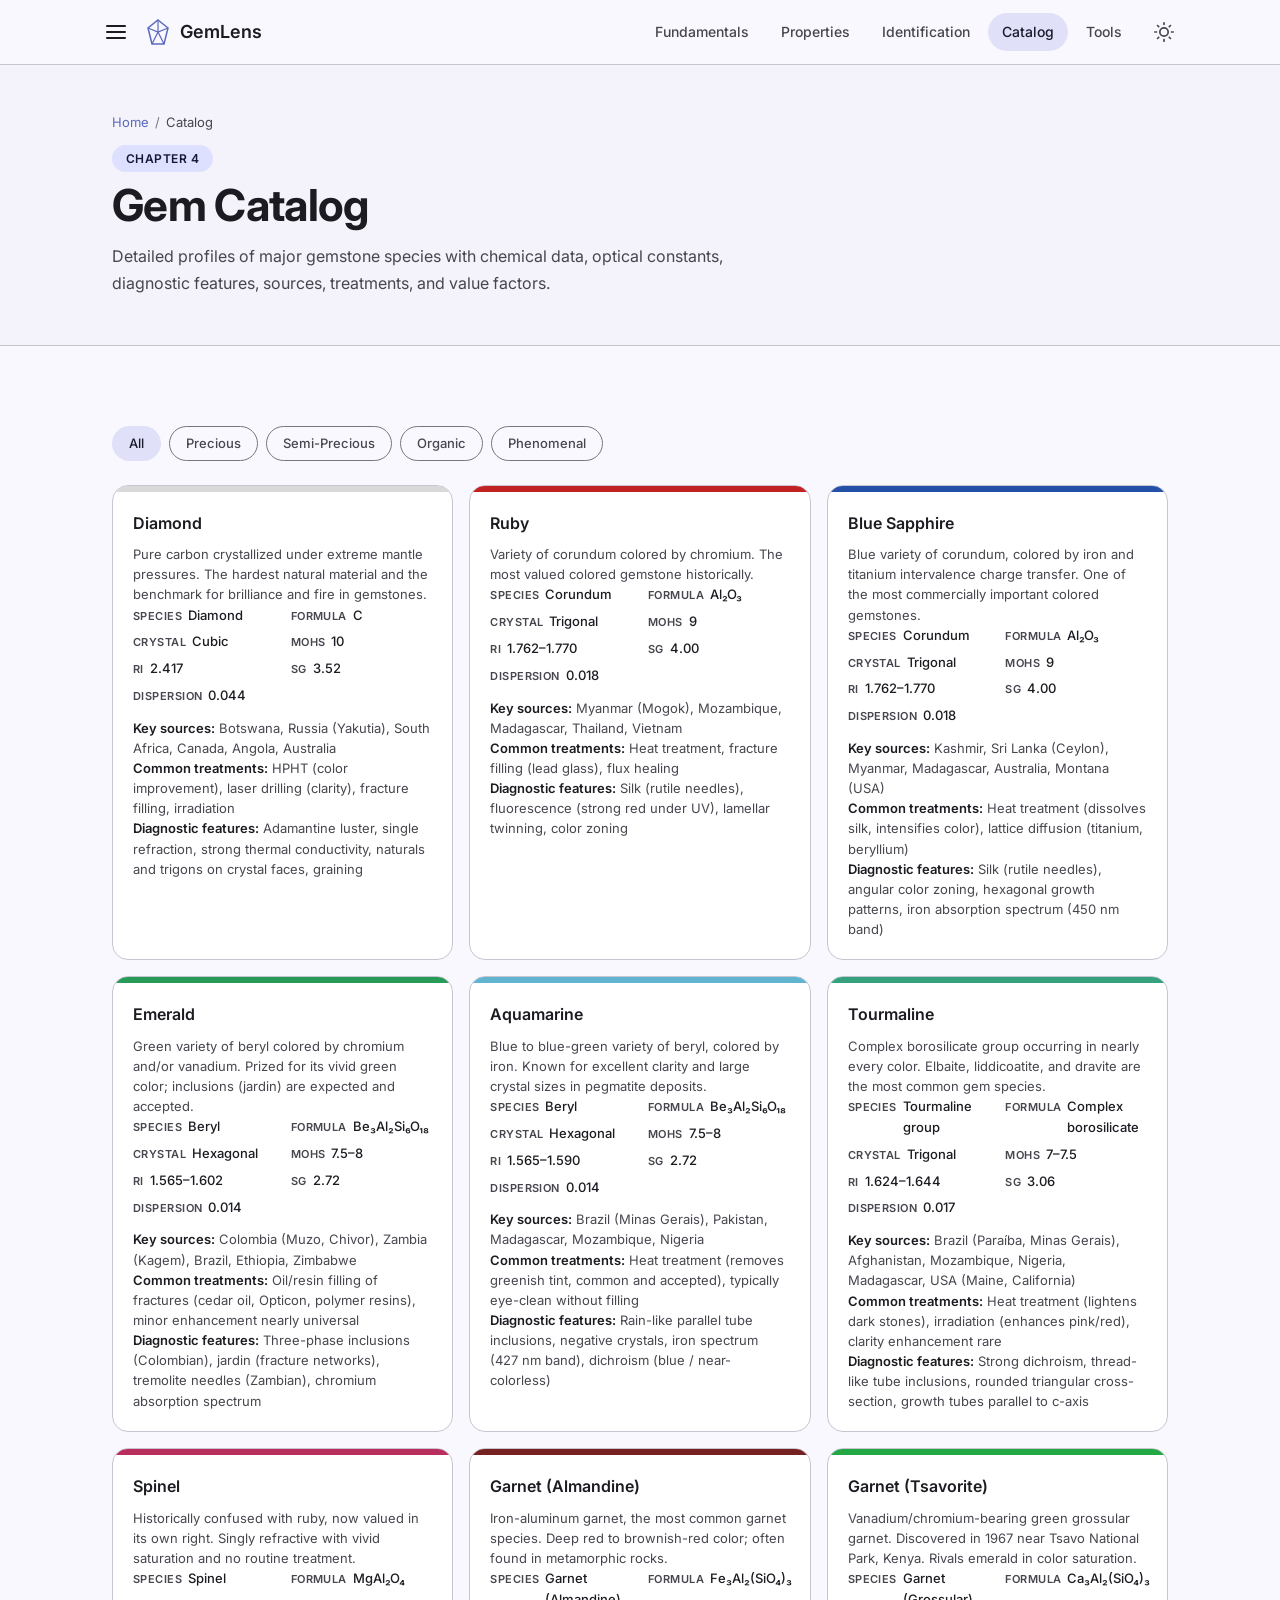
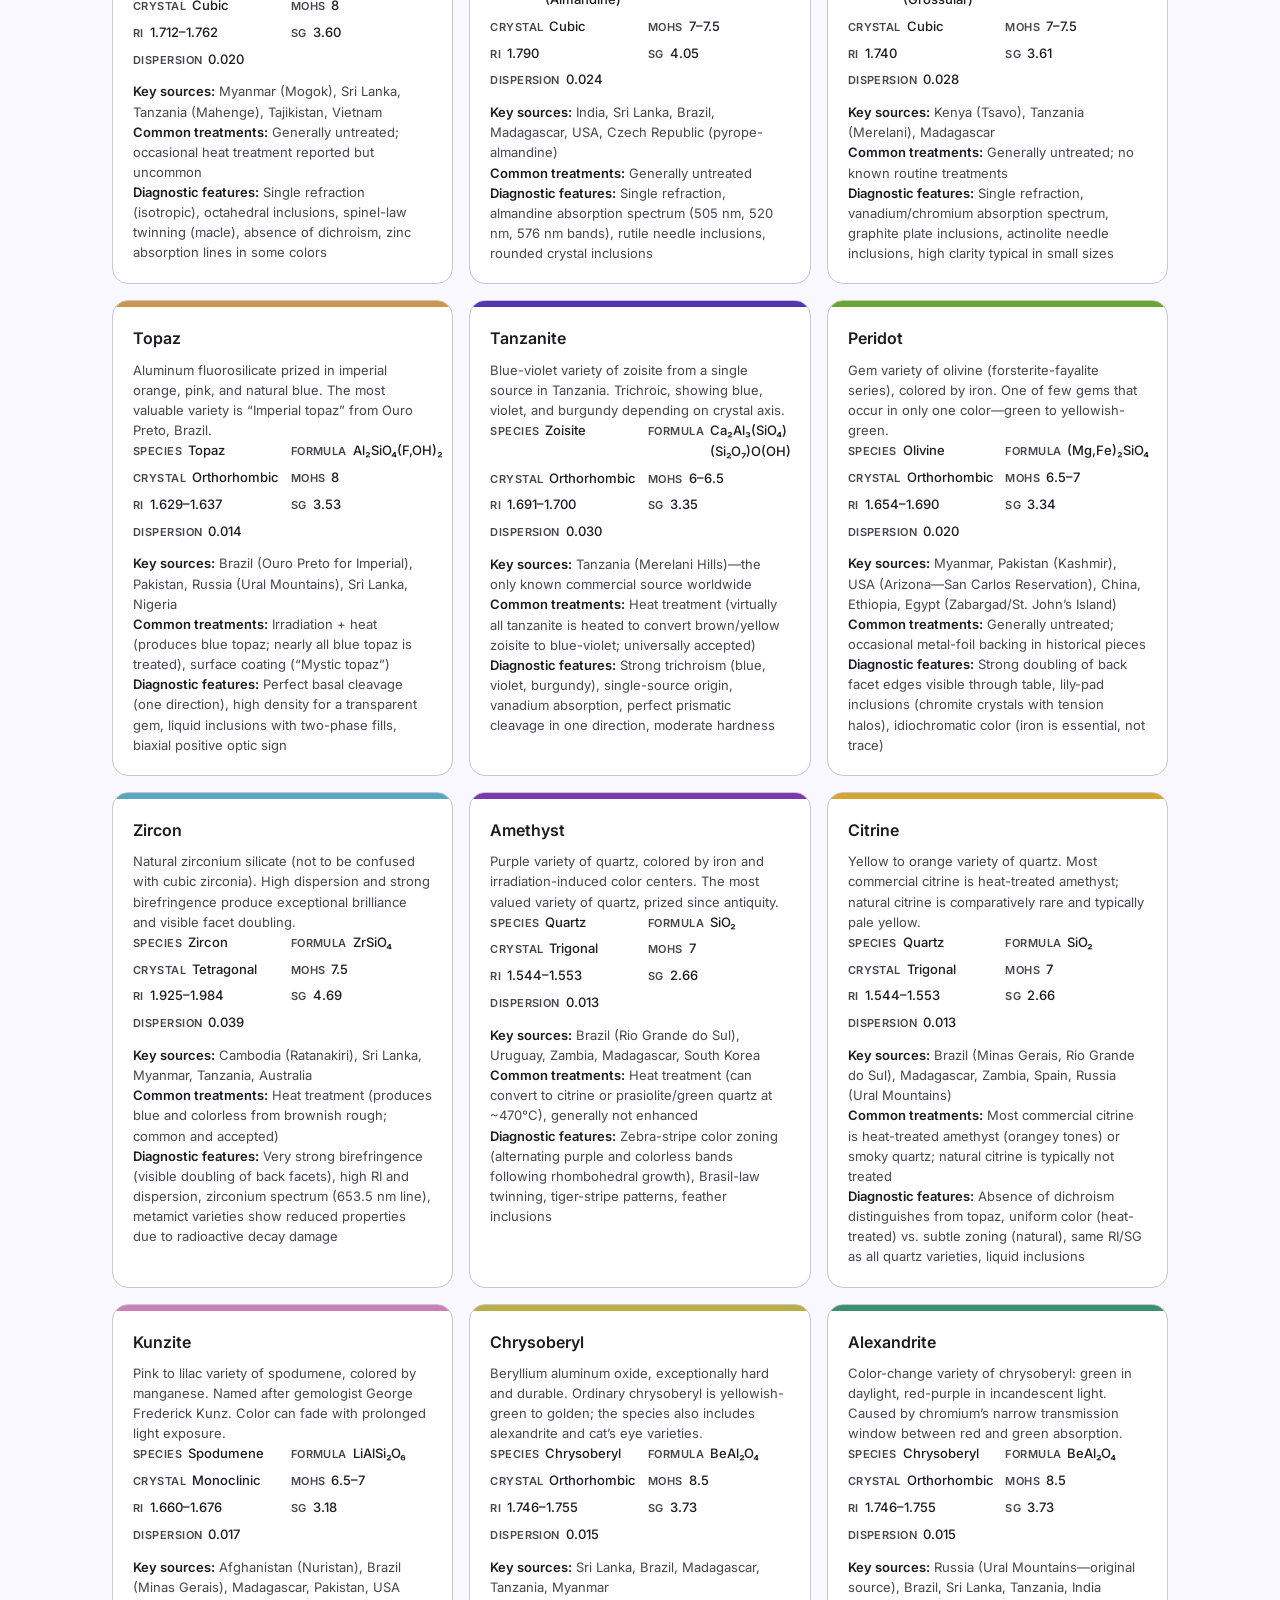
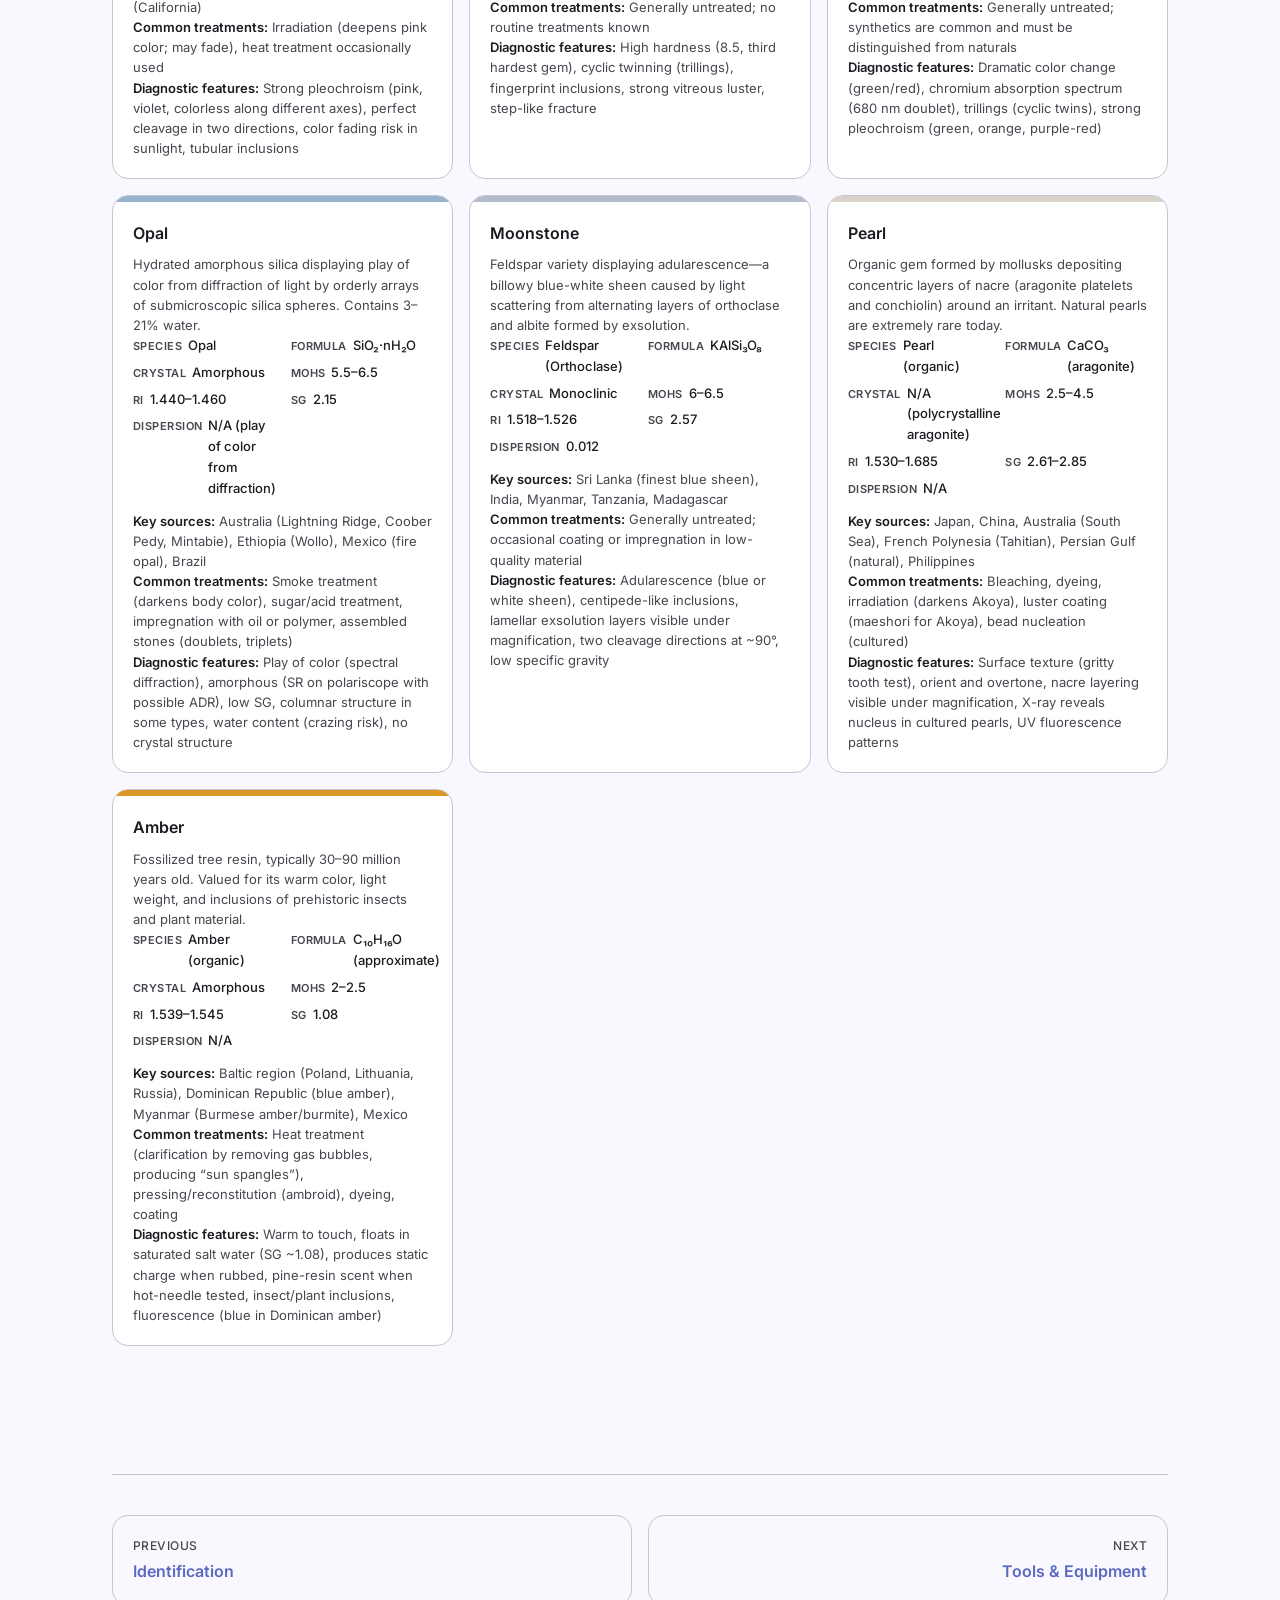
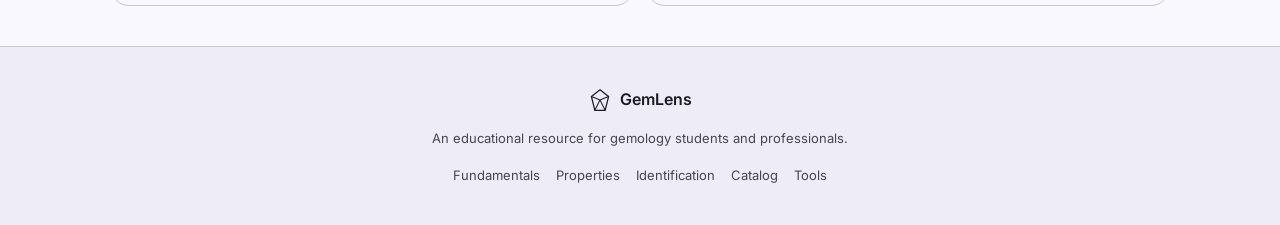
==== catalog.html @ 19be4b66 "Add identification, catalog, and tools pages to complete the site - Create identification.html (Ch.3" ====
<!DOCTYPE html>
<html lang="en" data-theme="light">
<head>
  <meta charset="UTF-8">
  <meta name="viewport" content="width=device-width, initial-scale=1.0">
  <title>Gem Catalog — GemLens</title>
  <meta name="description" content="Detailed profiles of major gemstone species with chemical data, optical constants, diagnostic features, sources, treatments, and value factors.">
  <link rel="preconnect" href="https://fonts.googleapis.com">
  <link rel="preconnect" href="https://fonts.gstatic.com" crossorigin>
  <link href="https://fonts.googleapis.com/css2?family=Inter:wght@400;500;600;700&display=swap" rel="stylesheet">
  <link rel="stylesheet" href="styles.css">
  <script src="app.js" defer></script>
</head>
<body>

  <header class="top-bar" id="topBar">
    <div class="top-bar__inner">
      <button class="nav-toggle" id="navToggle" aria-label="Open navigation">
        <svg width="24" height="24" viewBox="0 0 24 24" fill="none" stroke="currentColor" stroke-width="2" stroke-linecap="round"><line x1="3" y1="6" x2="21" y2="6"/><line x1="3" y1="12" x2="21" y2="12"/><line x1="3" y1="18" x2="21" y2="18"/></svg>
      </button>
      <a href="index.html" class="top-bar__brand">
        <svg class="top-bar__icon" width="28" height="28" viewBox="0 0 28 28" fill="none">
          <polygon points="14,2 24,10 20,26 8,26 4,10" stroke="currentColor" stroke-width="1.5" fill="none"/>
          <polyline points="4,10 14,14 24,10" stroke="currentColor" stroke-width="1.2" fill="none"/>
          <line x1="14" y1="14" x2="8" y2="26" stroke="currentColor" stroke-width="1.2"/>
          <line x1="14" y1="14" x2="20" y2="26" stroke="currentColor" stroke-width="1.2"/>
          <line x1="14" y1="2" x2="14" y2="14" stroke="currentColor" stroke-width="1.2"/>
        </svg>
        <span>GemLens</span>
      </a>
      <nav class="top-bar__nav" id="mainNav">
        <a href="fundamentals.html" class="nav-link">Fundamentals</a>
        <a href="properties.html" class="nav-link">Properties</a>
        <a href="identification.html" class="nav-link">Identification</a>
        <a href="catalog.html" class="nav-link">Catalog</a>
        <a href="tools.html" class="nav-link">Tools</a>
      </nav>
      <button class="theme-toggle" id="themeToggle" aria-label="Toggle dark mode">
        <svg class="icon-sun" width="20" height="20" viewBox="0 0 24 24" fill="none" stroke="currentColor" stroke-width="2" stroke-linecap="round"><circle cx="12" cy="12" r="5"/><line x1="12" y1="1" x2="12" y2="3"/><line x1="12" y1="21" x2="12" y2="23"/><line x1="4.22" y1="4.22" x2="5.64" y2="5.64"/><line x1="18.36" y1="18.36" x2="19.78" y2="19.78"/><line x1="1" y1="12" x2="3" y2="12"/><line x1="21" y1="12" x2="23" y2="12"/><line x1="4.22" y1="19.78" x2="5.64" y2="18.36"/><line x1="18.36" y1="5.64" x2="19.78" y2="4.22"/></svg>
        <svg class="icon-moon" width="20" height="20" viewBox="0 0 24 24" fill="none" stroke="currentColor" stroke-width="2" stroke-linecap="round"><path d="M21 12.79A9 9 0 1111.21 3 7 7 0 0021 12.79z"/></svg>
      </button>
    </div>
  </header>
  <div class="drawer-scrim" id="drawerScrim"></div>
  <aside class="drawer" id="drawer">
    <div class="drawer__header">
      <span class="drawer__title">GemLens</span>
      <button class="drawer__close" id="drawerClose" aria-label="Close navigation">
        <svg width="24" height="24" viewBox="0 0 24 24" fill="none" stroke="currentColor" stroke-width="2" stroke-linecap="round"><line x1="18" y1="6" x2="6" y2="18"/><line x1="6" y1="6" x2="18" y2="18"/></svg>
      </button>
    </div>
    <nav class="drawer__nav">
      <a href="index.html" class="drawer__link">Home</a>
      <a href="fundamentals.html" class="drawer__link">Fundamentals</a>
      <a href="properties.html" class="drawer__link">Properties</a>
      <a href="identification.html" class="drawer__link">Identification</a>
      <a href="catalog.html" class="drawer__link">Catalog</a>
      <a href="tools.html" class="drawer__link">Tools</a>
    </nav>
  </aside>

  <main>
    <section class="page-header">
      <div class="container">
        <nav class="breadcrumb">
          <a href="index.html">Home</a>
          <span class="breadcrumb__sep">/</span>
          <span>Catalog</span>
        </nav>
        <span class="chip">Chapter 4</span>
        <h1 class="display-medium">Gem Catalog</h1>
        <p class="body-large">Detailed profiles of major gemstone species with chemical data, optical constants, diagnostic features, sources, treatments, and value factors.</p>
      </div>
    </section>

    <section class="section">
      <div class="container">
        <!-- Filter chips -->
        <div class="filter-chips">
          <button class="filter-chip filter-chip--active" data-filter="all">All</button>
          <button class="filter-chip" data-filter="precious">Precious</button>
          <button class="filter-chip" data-filter="semi-precious">Semi-Precious</button>
          <button class="filter-chip" data-filter="organic">Organic</button>
          <button class="filter-chip" data-filter="phenomenal">Phenomenal</button>
        </div>

        <!-- Gem card grid -->
        <div class="catalog-grid">

          <!-- ========== PRECIOUS ========== -->

          <!-- 1. Diamond -->
          <div class="gem-card" data-category="precious" style="--gem-hue:0;--gem-sat:0%;--gem-light:85%">
            <div class="gem-card__color"></div>
            <div class="gem-card__body">
              <p class="title-medium">Diamond</p>
              <p class="body-small">Pure carbon crystallized under extreme mantle pressures. The hardest natural material and the benchmark for brilliance and fire in gemstones.</p>
              <dl class="gem-specs">
                <div><dt>Species</dt><dd>Diamond</dd></div>
                <div><dt>Formula</dt><dd>C</dd></div>
                <div><dt>Crystal</dt><dd>Cubic</dd></div>
                <div><dt>Mohs</dt><dd>10</dd></div>
                <div><dt>RI</dt><dd>2.417</dd></div>
                <div><dt>SG</dt><dd>3.52</dd></div>
                <div><dt>Dispersion</dt><dd>0.044</dd></div>
              </dl>
              <p class="body-small"><strong>Key sources:</strong> Botswana, Russia (Yakutia), South Africa, Canada, Angola, Australia</p>
              <p class="body-small"><strong>Common treatments:</strong> HPHT (color improvement), laser drilling (clarity), fracture filling, irradiation</p>
              <p class="body-small"><strong>Diagnostic features:</strong> Adamantine luster, single refraction, strong thermal conductivity, naturals and trigons on crystal faces, graining</p>
            </div>
          </div>

          <!-- 2. Ruby -->
          <div class="gem-card" data-category="precious" style="--gem-hue:0;--gem-sat:70%;--gem-light:45%">
            <div class="gem-card__color"></div>
            <div class="gem-card__body">
              <p class="title-medium">Ruby</p>
              <p class="body-small">Variety of corundum colored by chromium. The most valued colored gemstone historically.</p>
              <dl class="gem-specs">
                <div><dt>Species</dt><dd>Corundum</dd></div>
                <div><dt>Formula</dt><dd>Al&#8322;O&#8323;</dd></div>
                <div><dt>Crystal</dt><dd>Trigonal</dd></div>
                <div><dt>Mohs</dt><dd>9</dd></div>
                <div><dt>RI</dt><dd>1.762&ndash;1.770</dd></div>
                <div><dt>SG</dt><dd>4.00</dd></div>
                <div><dt>Dispersion</dt><dd>0.018</dd></div>
              </dl>
              <p class="body-small"><strong>Key sources:</strong> Myanmar (Mogok), Mozambique, Madagascar, Thailand, Vietnam</p>
              <p class="body-small"><strong>Common treatments:</strong> Heat treatment, fracture filling (lead glass), flux healing</p>
              <p class="body-small"><strong>Diagnostic features:</strong> Silk (rutile needles), fluorescence (strong red under UV), lamellar twinning, color zoning</p>
            </div>
          </div>

          <!-- 3. Blue Sapphire -->
          <div class="gem-card" data-category="precious" style="--gem-hue:220;--gem-sat:65%;--gem-light:40%">
            <div class="gem-card__color"></div>
            <div class="gem-card__body">
              <p class="title-medium">Blue Sapphire</p>
              <p class="body-small">Blue variety of corundum, colored by iron and titanium intervalence charge transfer. One of the most commercially important colored gemstones.</p>
              <dl class="gem-specs">
                <div><dt>Species</dt><dd>Corundum</dd></div>
                <div><dt>Formula</dt><dd>Al&#8322;O&#8323;</dd></div>
                <div><dt>Crystal</dt><dd>Trigonal</dd></div>
                <div><dt>Mohs</dt><dd>9</dd></div>
                <div><dt>RI</dt><dd>1.762&ndash;1.770</dd></div>
                <div><dt>SG</dt><dd>4.00</dd></div>
                <div><dt>Dispersion</dt><dd>0.018</dd></div>
              </dl>
              <p class="body-small"><strong>Key sources:</strong> Kashmir, Sri Lanka (Ceylon), Myanmar, Madagascar, Australia, Montana (USA)</p>
              <p class="body-small"><strong>Common treatments:</strong> Heat treatment (dissolves silk, intensifies color), lattice diffusion (titanium, beryllium)</p>
              <p class="body-small"><strong>Diagnostic features:</strong> Silk (rutile needles), angular color zoning, hexagonal growth patterns, iron absorption spectrum (450 nm band)</p>
            </div>
          </div>

          <!-- 4. Emerald -->
          <div class="gem-card" data-category="precious" style="--gem-hue:145;--gem-sat:60%;--gem-light:38%">
            <div class="gem-card__color"></div>
            <div class="gem-card__body">
              <p class="title-medium">Emerald</p>
              <p class="body-small">Green variety of beryl colored by chromium and/or vanadium. Prized for its vivid green color; inclusions (jardin) are expected and accepted.</p>
              <dl class="gem-specs">
                <div><dt>Species</dt><dd>Beryl</dd></div>
                <div><dt>Formula</dt><dd>Be&#8323;Al&#8322;Si&#8326;O&#8321;&#8328;</dd></div>
                <div><dt>Crystal</dt><dd>Hexagonal</dd></div>
                <div><dt>Mohs</dt><dd>7.5&ndash;8</dd></div>
                <div><dt>RI</dt><dd>1.565&ndash;1.602</dd></div>
                <div><dt>SG</dt><dd>2.72</dd></div>
                <div><dt>Dispersion</dt><dd>0.014</dd></div>
              </dl>
              <p class="body-small"><strong>Key sources:</strong> Colombia (Muzo, Chivor), Zambia (Kagem), Brazil, Ethiopia, Zimbabwe</p>
              <p class="body-small"><strong>Common treatments:</strong> Oil/resin filling of fractures (cedar oil, Opticon, polymer resins), minor enhancement nearly universal</p>
              <p class="body-small"><strong>Diagnostic features:</strong> Three-phase inclusions (Colombian), jardin (fracture networks), tremolite needles (Zambian), chromium absorption spectrum</p>
            </div>
          </div>

          <!-- ========== SEMI-PRECIOUS ========== -->

          <!-- 5. Aquamarine -->
          <div class="gem-card" data-category="semi-precious" style="--gem-hue:195;--gem-sat:55%;--gem-light:60%">
            <div class="gem-card__color"></div>
            <div class="gem-card__body">
              <p class="title-medium">Aquamarine</p>
              <p class="body-small">Blue to blue-green variety of beryl, colored by iron. Known for excellent clarity and large crystal sizes in pegmatite deposits.</p>
              <dl class="gem-specs">
                <div><dt>Species</dt><dd>Beryl</dd></div>
                <div><dt>Formula</dt><dd>Be&#8323;Al&#8322;Si&#8326;O&#8321;&#8328;</dd></div>
                <div><dt>Crystal</dt><dd>Hexagonal</dd></div>
                <div><dt>Mohs</dt><dd>7.5&ndash;8</dd></div>
                <div><dt>RI</dt><dd>1.565&ndash;1.590</dd></div>
                <div><dt>SG</dt><dd>2.72</dd></div>
                <div><dt>Dispersion</dt><dd>0.014</dd></div>
              </dl>
              <p class="body-small"><strong>Key sources:</strong> Brazil (Minas Gerais), Pakistan, Madagascar, Mozambique, Nigeria</p>
              <p class="body-small"><strong>Common treatments:</strong> Heat treatment (removes greenish tint, common and accepted), typically eye-clean without filling</p>
              <p class="body-small"><strong>Diagnostic features:</strong> Rain-like parallel tube inclusions, negative crystals, iron spectrum (427 nm band), dichroism (blue / near-colorless)</p>
            </div>
          </div>

          <!-- 6. Tourmaline -->
          <div class="gem-card" data-category="semi-precious" style="--gem-hue:160;--gem-sat:50%;--gem-light:42%">
            <div class="gem-card__color"></div>
            <div class="gem-card__body">
              <p class="title-medium">Tourmaline</p>
              <p class="body-small">Complex borosilicate group occurring in nearly every color. Elbaite, liddicoatite, and dravite are the most common gem species.</p>
              <dl class="gem-specs">
                <div><dt>Species</dt><dd>Tourmaline group</dd></div>
                <div><dt>Formula</dt><dd>Complex borosilicate</dd></div>
                <div><dt>Crystal</dt><dd>Trigonal</dd></div>
                <div><dt>Mohs</dt><dd>7&ndash;7.5</dd></div>
                <div><dt>RI</dt><dd>1.624&ndash;1.644</dd></div>
                <div><dt>SG</dt><dd>3.06</dd></div>
                <div><dt>Dispersion</dt><dd>0.017</dd></div>
              </dl>
              <p class="body-small"><strong>Key sources:</strong> Brazil (Para&iacute;ba, Minas Gerais), Afghanistan, Mozambique, Nigeria, Madagascar, USA (Maine, California)</p>
              <p class="body-small"><strong>Common treatments:</strong> Heat treatment (lightens dark stones), irradiation (enhances pink/red), clarity enhancement rare</p>
              <p class="body-small"><strong>Diagnostic features:</strong> Strong dichroism, thread-like tube inclusions, rounded triangular cross-section, growth tubes parallel to c-axis</p>
            </div>
          </div>

          <!-- 7. Spinel -->
          <div class="gem-card" data-category="semi-precious" style="--gem-hue:340;--gem-sat:60%;--gem-light:45%">
            <div class="gem-card__color"></div>
            <div class="gem-card__body">
              <p class="title-medium">Spinel</p>
              <p class="body-small">Historically confused with ruby, now valued in its own right. Singly refractive with vivid saturation and no routine treatment.</p>
              <dl class="gem-specs">
                <div><dt>Species</dt><dd>Spinel</dd></div>
                <div><dt>Formula</dt><dd>MgAl&#8322;O&#8324;</dd></div>
                <div><dt>Crystal</dt><dd>Cubic</dd></div>
                <div><dt>Mohs</dt><dd>8</dd></div>
                <div><dt>RI</dt><dd>1.712&ndash;1.762</dd></div>
                <div><dt>SG</dt><dd>3.60</dd></div>
                <div><dt>Dispersion</dt><dd>0.020</dd></div>
              </dl>
              <p class="body-small"><strong>Key sources:</strong> Myanmar (Mogok), Sri Lanka, Tanzania (Mahenge), Tajikistan, Vietnam</p>
              <p class="body-small"><strong>Common treatments:</strong> Generally untreated; occasional heat treatment reported but uncommon</p>
              <p class="body-small"><strong>Diagnostic features:</strong> Single refraction (isotropic), octahedral inclusions, spinel-law twinning (macle), absence of dichroism, zinc absorption lines in some colors</p>
            </div>
          </div>

          <!-- 8. Garnet (Almandine) -->
          <div class="gem-card" data-category="semi-precious" style="--gem-hue:0;--gem-sat:55%;--gem-light:30%">
            <div class="gem-card__color"></div>
            <div class="gem-card__body">
              <p class="title-medium">Garnet (Almandine)</p>
              <p class="body-small">Iron-aluminum garnet, the most common garnet species. Deep red to brownish-red color; often found in metamorphic rocks.</p>
              <dl class="gem-specs">
                <div><dt>Species</dt><dd>Garnet (Almandine)</dd></div>
                <div><dt>Formula</dt><dd>Fe&#8323;Al&#8322;(SiO&#8324;)&#8323;</dd></div>
                <div><dt>Crystal</dt><dd>Cubic</dd></div>
                <div><dt>Mohs</dt><dd>7&ndash;7.5</dd></div>
                <div><dt>RI</dt><dd>1.790</dd></div>
                <div><dt>SG</dt><dd>4.05</dd></div>
                <div><dt>Dispersion</dt><dd>0.024</dd></div>
              </dl>
              <p class="body-small"><strong>Key sources:</strong> India, Sri Lanka, Brazil, Madagascar, USA, Czech Republic (pyrope-almandine)</p>
              <p class="body-small"><strong>Common treatments:</strong> Generally untreated</p>
              <p class="body-small"><strong>Diagnostic features:</strong> Single refraction, almandine absorption spectrum (505 nm, 520 nm, 576 nm bands), rutile needle inclusions, rounded crystal inclusions</p>
            </div>
          </div>

          <!-- 9. Garnet (Tsavorite) -->
          <div class="gem-card" data-category="semi-precious" style="--gem-hue:135;--gem-sat:65%;--gem-light:40%">
            <div class="gem-card__color"></div>
            <div class="gem-card__body">
              <p class="title-medium">Garnet (Tsavorite)</p>
              <p class="body-small">Vanadium/chromium-bearing green grossular garnet. Discovered in 1967 near Tsavo National Park, Kenya. Rivals emerald in color saturation.</p>
              <dl class="gem-specs">
                <div><dt>Species</dt><dd>Garnet (Grossular)</dd></div>
                <div><dt>Formula</dt><dd>Ca&#8323;Al&#8322;(SiO&#8324;)&#8323;</dd></div>
                <div><dt>Crystal</dt><dd>Cubic</dd></div>
                <div><dt>Mohs</dt><dd>7&ndash;7.5</dd></div>
                <div><dt>RI</dt><dd>1.740</dd></div>
                <div><dt>SG</dt><dd>3.61</dd></div>
                <div><dt>Dispersion</dt><dd>0.028</dd></div>
              </dl>
              <p class="body-small"><strong>Key sources:</strong> Kenya (Tsavo), Tanzania (Merelani), Madagascar</p>
              <p class="body-small"><strong>Common treatments:</strong> Generally untreated; no known routine treatments</p>
              <p class="body-small"><strong>Diagnostic features:</strong> Single refraction, vanadium/chromium absorption spectrum, graphite plate inclusions, actinolite needle inclusions, high clarity typical in small sizes</p>
            </div>
          </div>

          <!-- 10. Topaz -->
          <div class="gem-card" data-category="semi-precious" style="--gem-hue:35;--gem-sat:55%;--gem-light:55%">
            <div class="gem-card__color"></div>
            <div class="gem-card__body">
              <p class="title-medium">Topaz</p>
              <p class="body-small">Aluminum fluorosilicate prized in imperial orange, pink, and natural blue. The most valuable variety is &ldquo;Imperial topaz&rdquo; from Ouro Preto, Brazil.</p>
              <dl class="gem-specs">
                <div><dt>Species</dt><dd>Topaz</dd></div>
                <div><dt>Formula</dt><dd>Al&#8322;SiO&#8324;(F,OH)&#8322;</dd></div>
                <div><dt>Crystal</dt><dd>Orthorhombic</dd></div>
                <div><dt>Mohs</dt><dd>8</dd></div>
                <div><dt>RI</dt><dd>1.629&ndash;1.637</dd></div>
                <div><dt>SG</dt><dd>3.53</dd></div>
                <div><dt>Dispersion</dt><dd>0.014</dd></div>
              </dl>
              <p class="body-small"><strong>Key sources:</strong> Brazil (Ouro Preto for Imperial), Pakistan, Russia (Ural Mountains), Sri Lanka, Nigeria</p>
              <p class="body-small"><strong>Common treatments:</strong> Irradiation + heat (produces blue topaz; nearly all blue topaz is treated), surface coating (&ldquo;Mystic topaz&rdquo;)</p>
              <p class="body-small"><strong>Diagnostic features:</strong> Perfect basal cleavage (one direction), high density for a transparent gem, liquid inclusions with two-phase fills, biaxial positive optic sign</p>
            </div>
          </div>

          <!-- 11. Tanzanite -->
          <div class="gem-card" data-category="semi-precious" style="--gem-hue:255;--gem-sat:55%;--gem-light:45%">
            <div class="gem-card__color"></div>
            <div class="gem-card__body">
              <p class="title-medium">Tanzanite</p>
              <p class="body-small">Blue-violet variety of zoisite from a single source in Tanzania. Trichroic, showing blue, violet, and burgundy depending on crystal axis.</p>
              <dl class="gem-specs">
                <div><dt>Species</dt><dd>Zoisite</dd></div>
                <div><dt>Formula</dt><dd>Ca&#8322;Al&#8323;(SiO&#8324;)(Si&#8322;O&#8327;)O(OH)</dd></div>
                <div><dt>Crystal</dt><dd>Orthorhombic</dd></div>
                <div><dt>Mohs</dt><dd>6&ndash;6.5</dd></div>
                <div><dt>RI</dt><dd>1.691&ndash;1.700</dd></div>
                <div><dt>SG</dt><dd>3.35</dd></div>
                <div><dt>Dispersion</dt><dd>0.030</dd></div>
              </dl>
              <p class="body-small"><strong>Key sources:</strong> Tanzania (Merelani Hills)&mdash;the only known commercial source worldwide</p>
              <p class="body-small"><strong>Common treatments:</strong> Heat treatment (virtually all tanzanite is heated to convert brown/yellow zoisite to blue-violet; universally accepted)</p>
              <p class="body-small"><strong>Diagnostic features:</strong> Strong trichroism (blue, violet, burgundy), single-source origin, vanadium absorption, perfect prismatic cleavage in one direction, moderate hardness</p>
            </div>
          </div>

          <!-- 12. Peridot -->
          <div class="gem-card" data-category="semi-precious" style="--gem-hue:90;--gem-sat:55%;--gem-light:42%">
            <div class="gem-card__color"></div>
            <div class="gem-card__body">
              <p class="title-medium">Peridot</p>
              <p class="body-small">Gem variety of olivine (forsterite-fayalite series), colored by iron. One of few gems that occur in only one color&mdash;green to yellowish-green.</p>
              <dl class="gem-specs">
                <div><dt>Species</dt><dd>Olivine</dd></div>
                <div><dt>Formula</dt><dd>(Mg,Fe)&#8322;SiO&#8324;</dd></div>
                <div><dt>Crystal</dt><dd>Orthorhombic</dd></div>
                <div><dt>Mohs</dt><dd>6.5&ndash;7</dd></div>
                <div><dt>RI</dt><dd>1.654&ndash;1.690</dd></div>
                <div><dt>SG</dt><dd>3.34</dd></div>
                <div><dt>Dispersion</dt><dd>0.020</dd></div>
              </dl>
              <p class="body-small"><strong>Key sources:</strong> Myanmar, Pakistan (Kashmir), USA (Arizona&mdash;San Carlos Reservation), China, Ethiopia, Egypt (Zabargad/St. John&rsquo;s Island)</p>
              <p class="body-small"><strong>Common treatments:</strong> Generally untreated; occasional metal-foil backing in historical pieces</p>
              <p class="body-small"><strong>Diagnostic features:</strong> Strong doubling of back facet edges visible through table, lily-pad inclusions (chromite crystals with tension halos), idiochromatic color (iron is essential, not trace)</p>
            </div>
          </div>

          <!-- 13. Zircon -->
          <div class="gem-card" data-category="semi-precious" style="--gem-hue:195;--gem-sat:45%;--gem-light:55%">
            <div class="gem-card__color"></div>
            <div class="gem-card__body">
              <p class="title-medium">Zircon</p>
              <p class="body-small">Natural zirconium silicate (not to be confused with cubic zirconia). High dispersion and strong birefringence produce exceptional brilliance and visible facet doubling.</p>
              <dl class="gem-specs">
                <div><dt>Species</dt><dd>Zircon</dd></div>
                <div><dt>Formula</dt><dd>ZrSiO&#8324;</dd></div>
                <div><dt>Crystal</dt><dd>Tetragonal</dd></div>
                <div><dt>Mohs</dt><dd>7.5</dd></div>
                <div><dt>RI</dt><dd>1.925&ndash;1.984</dd></div>
                <div><dt>SG</dt><dd>4.69</dd></div>
                <div><dt>Dispersion</dt><dd>0.039</dd></div>
              </dl>
              <p class="body-small"><strong>Key sources:</strong> Cambodia (Ratanakiri), Sri Lanka, Myanmar, Tanzania, Australia</p>
              <p class="body-small"><strong>Common treatments:</strong> Heat treatment (produces blue and colorless from brownish rough; common and accepted)</p>
              <p class="body-small"><strong>Diagnostic features:</strong> Very strong birefringence (visible doubling of back facets), high RI and dispersion, zirconium spectrum (653.5 nm line), metamict varieties show reduced properties due to radioactive decay damage</p>
            </div>
          </div>

          <!-- 14. Amethyst -->
          <div class="gem-card" data-category="semi-precious" style="--gem-hue:275;--gem-sat:50%;--gem-light:45%">
            <div class="gem-card__color"></div>
            <div class="gem-card__body">
              <p class="title-medium">Amethyst</p>
              <p class="body-small">Purple variety of quartz, colored by iron and irradiation-induced color centers. The most valued variety of quartz, prized since antiquity.</p>
              <dl class="gem-specs">
                <div><dt>Species</dt><dd>Quartz</dd></div>
                <div><dt>Formula</dt><dd>SiO&#8322;</dd></div>
                <div><dt>Crystal</dt><dd>Trigonal</dd></div>
                <div><dt>Mohs</dt><dd>7</dd></div>
                <div><dt>RI</dt><dd>1.544&ndash;1.553</dd></div>
                <div><dt>SG</dt><dd>2.66</dd></div>
                <div><dt>Dispersion</dt><dd>0.013</dd></div>
              </dl>
              <p class="body-small"><strong>Key sources:</strong> Brazil (Rio Grande do Sul), Uruguay, Zambia, Madagascar, South Korea</p>
              <p class="body-small"><strong>Common treatments:</strong> Heat treatment (can convert to citrine or prasiolite/green quartz at ~470&deg;C), generally not enhanced</p>
              <p class="body-small"><strong>Diagnostic features:</strong> Zebra-stripe color zoning (alternating purple and colorless bands following rhombohedral growth), Brasil-law twinning, tiger-stripe patterns, feather inclusions</p>
            </div>
          </div>

          <!-- 15. Citrine -->
          <div class="gem-card" data-category="semi-precious" style="--gem-hue:42;--gem-sat:65%;--gem-light:52%">
            <div class="gem-card__color"></div>
            <div class="gem-card__body">
              <p class="title-medium">Citrine</p>
              <p class="body-small">Yellow to orange variety of quartz. Most commercial citrine is heat-treated amethyst; natural citrine is comparatively rare and typically pale yellow.</p>
              <dl class="gem-specs">
                <div><dt>Species</dt><dd>Quartz</dd></div>
                <div><dt>Formula</dt><dd>SiO&#8322;</dd></div>
                <div><dt>Crystal</dt><dd>Trigonal</dd></div>
                <div><dt>Mohs</dt><dd>7</dd></div>
                <div><dt>RI</dt><dd>1.544&ndash;1.553</dd></div>
                <div><dt>SG</dt><dd>2.66</dd></div>
                <div><dt>Dispersion</dt><dd>0.013</dd></div>
              </dl>
              <p class="body-small"><strong>Key sources:</strong> Brazil (Minas Gerais, Rio Grande do Sul), Madagascar, Zambia, Spain, Russia (Ural Mountains)</p>
              <p class="body-small"><strong>Common treatments:</strong> Most commercial citrine is heat-treated amethyst (orangey tones) or smoky quartz; natural citrine is typically not treated</p>
              <p class="body-small"><strong>Diagnostic features:</strong> Absence of dichroism distinguishes from topaz, uniform color (heat-treated) vs. subtle zoning (natural), same RI/SG as all quartz varieties, liquid inclusions</p>
            </div>
          </div>

          <!-- 16. Kunzite -->
          <div class="gem-card" data-category="semi-precious" style="--gem-hue:315;--gem-sat:40%;--gem-light:65%">
            <div class="gem-card__color"></div>
            <div class="gem-card__body">
              <p class="title-medium">Kunzite</p>
              <p class="body-small">Pink to lilac variety of spodumene, colored by manganese. Named after gemologist George Frederick Kunz. Color can fade with prolonged light exposure.</p>
              <dl class="gem-specs">
                <div><dt>Species</dt><dd>Spodumene</dd></div>
                <div><dt>Formula</dt><dd>LiAlSi&#8322;O&#8326;</dd></div>
                <div><dt>Crystal</dt><dd>Monoclinic</dd></div>
                <div><dt>Mohs</dt><dd>6.5&ndash;7</dd></div>
                <div><dt>RI</dt><dd>1.660&ndash;1.676</dd></div>
                <div><dt>SG</dt><dd>3.18</dd></div>
                <div><dt>Dispersion</dt><dd>0.017</dd></div>
              </dl>
              <p class="body-small"><strong>Key sources:</strong> Afghanistan (Nuristan), Brazil (Minas Gerais), Madagascar, Pakistan, USA (California)</p>
              <p class="body-small"><strong>Common treatments:</strong> Irradiation (deepens pink color; may fade), heat treatment occasionally used</p>
              <p class="body-small"><strong>Diagnostic features:</strong> Strong pleochroism (pink, violet, colorless along different axes), perfect cleavage in two directions, color fading risk in sunlight, tubular inclusions</p>
            </div>
          </div>

          <!-- 17. Chrysoberyl -->
          <div class="gem-card" data-category="semi-precious" style="--gem-hue:55;--gem-sat:45%;--gem-light:50%">
            <div class="gem-card__color"></div>
            <div class="gem-card__body">
              <p class="title-medium">Chrysoberyl</p>
              <p class="body-small">Beryllium aluminum oxide, exceptionally hard and durable. Ordinary chrysoberyl is yellowish-green to golden; the species also includes alexandrite and cat&rsquo;s eye varieties.</p>
              <dl class="gem-specs">
                <div><dt>Species</dt><dd>Chrysoberyl</dd></div>
                <div><dt>Formula</dt><dd>BeAl&#8322;O&#8324;</dd></div>
                <div><dt>Crystal</dt><dd>Orthorhombic</dd></div>
                <div><dt>Mohs</dt><dd>8.5</dd></div>
                <div><dt>RI</dt><dd>1.746&ndash;1.755</dd></div>
                <div><dt>SG</dt><dd>3.73</dd></div>
                <div><dt>Dispersion</dt><dd>0.015</dd></div>
              </dl>
              <p class="body-small"><strong>Key sources:</strong> Sri Lanka, Brazil, Madagascar, Tanzania, Myanmar</p>
              <p class="body-small"><strong>Common treatments:</strong> Generally untreated; no routine treatments known</p>
              <p class="body-small"><strong>Diagnostic features:</strong> High hardness (8.5, third hardest gem), cyclic twinning (trillings), fingerprint inclusions, strong vitreous luster, step-like fracture</p>
            </div>
          </div>

          <!-- ========== PHENOMENAL ========== -->

          <!-- 18. Alexandrite -->
          <div class="gem-card" data-category="phenomenal" style="--gem-hue:160;--gem-sat:40%;--gem-light:40%">
            <div class="gem-card__color"></div>
            <div class="gem-card__body">
              <p class="title-medium">Alexandrite</p>
              <p class="body-small">Color-change variety of chrysoberyl: green in daylight, red-purple in incandescent light. Caused by chromium&rsquo;s narrow transmission window between red and green absorption.</p>
              <dl class="gem-specs">
                <div><dt>Species</dt><dd>Chrysoberyl</dd></div>
                <div><dt>Formula</dt><dd>BeAl&#8322;O&#8324;</dd></div>
                <div><dt>Crystal</dt><dd>Orthorhombic</dd></div>
                <div><dt>Mohs</dt><dd>8.5</dd></div>
                <div><dt>RI</dt><dd>1.746&ndash;1.755</dd></div>
                <div><dt>SG</dt><dd>3.73</dd></div>
                <div><dt>Dispersion</dt><dd>0.015</dd></div>
              </dl>
              <p class="body-small"><strong>Key sources:</strong> Russia (Ural Mountains&mdash;original source), Brazil, Sri Lanka, Tanzania, India</p>
              <p class="body-small"><strong>Common treatments:</strong> Generally untreated; synthetics are common and must be distinguished from naturals</p>
              <p class="body-small"><strong>Diagnostic features:</strong> Dramatic color change (green/red), chromium absorption spectrum (680 nm doublet), trillings (cyclic twins), strong pleochroism (green, orange, purple-red)</p>
            </div>
          </div>

          <!-- 19. Opal -->
          <div class="gem-card" data-category="phenomenal" style="--gem-hue:210;--gem-sat:35%;--gem-light:70%">
            <div class="gem-card__color"></div>
            <div class="gem-card__body">
              <p class="title-medium">Opal</p>
              <p class="body-small">Hydrated amorphous silica displaying play of color from diffraction of light by orderly arrays of submicroscopic silica spheres. Contains 3&ndash;21% water.</p>
              <dl class="gem-specs">
                <div><dt>Species</dt><dd>Opal</dd></div>
                <div><dt>Formula</dt><dd>SiO&#8322;&middot;nH&#8322;O</dd></div>
                <div><dt>Crystal</dt><dd>Amorphous</dd></div>
                <div><dt>Mohs</dt><dd>5.5&ndash;6.5</dd></div>
                <div><dt>RI</dt><dd>1.440&ndash;1.460</dd></div>
                <div><dt>SG</dt><dd>2.15</dd></div>
                <div><dt>Dispersion</dt><dd>N/A (play of color from diffraction)</dd></div>
              </dl>
              <p class="body-small"><strong>Key sources:</strong> Australia (Lightning Ridge, Coober Pedy, Mintabie), Ethiopia (Wollo), Mexico (fire opal), Brazil</p>
              <p class="body-small"><strong>Common treatments:</strong> Smoke treatment (darkens body color), sugar/acid treatment, impregnation with oil or polymer, assembled stones (doublets, triplets)</p>
              <p class="body-small"><strong>Diagnostic features:</strong> Play of color (spectral diffraction), amorphous (SR on polariscope with possible ADR), low SG, columnar structure in some types, water content (crazing risk), no crystal structure</p>
            </div>
          </div>

          <!-- 20. Moonstone -->
          <div class="gem-card" data-category="phenomenal" style="--gem-hue:220;--gem-sat:20%;--gem-light:75%">
            <div class="gem-card__color"></div>
            <div class="gem-card__body">
              <p class="title-medium">Moonstone</p>
              <p class="body-small">Feldspar variety displaying adularescence&mdash;a billowy blue-white sheen caused by light scattering from alternating layers of orthoclase and albite formed by exsolution.</p>
              <dl class="gem-specs">
                <div><dt>Species</dt><dd>Feldspar (Orthoclase)</dd></div>
                <div><dt>Formula</dt><dd>KAlSi&#8323;O&#8328;</dd></div>
                <div><dt>Crystal</dt><dd>Monoclinic</dd></div>
                <div><dt>Mohs</dt><dd>6&ndash;6.5</dd></div>
                <div><dt>RI</dt><dd>1.518&ndash;1.526</dd></div>
                <div><dt>SG</dt><dd>2.57</dd></div>
                <div><dt>Dispersion</dt><dd>0.012</dd></div>
              </dl>
              <p class="body-small"><strong>Key sources:</strong> Sri Lanka (finest blue sheen), India, Myanmar, Tanzania, Madagascar</p>
              <p class="body-small"><strong>Common treatments:</strong> Generally untreated; occasional coating or impregnation in low-quality material</p>
              <p class="body-small"><strong>Diagnostic features:</strong> Adularescence (blue or white sheen), centipede-like inclusions, lamellar exsolution layers visible under magnification, two cleavage directions at ~90&deg;, low specific gravity</p>
            </div>
          </div>

          <!-- ========== ORGANIC ========== -->

          <!-- 21. Pearl -->
          <div class="gem-card" data-category="organic" style="--gem-hue:35;--gem-sat:15%;--gem-light:82%">
            <div class="gem-card__color"></div>
            <div class="gem-card__body">
              <p class="title-medium">Pearl</p>
              <p class="body-small">Organic gem formed by mollusks depositing concentric layers of nacre (aragonite platelets and conchiolin) around an irritant. Natural pearls are extremely rare today.</p>
              <dl class="gem-specs">
                <div><dt>Species</dt><dd>Pearl (organic)</dd></div>
                <div><dt>Formula</dt><dd>CaCO&#8323; (aragonite)</dd></div>
                <div><dt>Crystal</dt><dd>N/A (polycrystalline aragonite)</dd></div>
                <div><dt>Mohs</dt><dd>2.5&ndash;4.5</dd></div>
                <div><dt>RI</dt><dd>1.530&ndash;1.685</dd></div>
                <div><dt>SG</dt><dd>2.61&ndash;2.85</dd></div>
                <div><dt>Dispersion</dt><dd>N/A</dd></div>
              </dl>
              <p class="body-small"><strong>Key sources:</strong> Japan, China, Australia (South Sea), French Polynesia (Tahitian), Persian Gulf (natural), Philippines</p>
              <p class="body-small"><strong>Common treatments:</strong> Bleaching, dyeing, irradiation (darkens Akoya), luster coating (maeshori for Akoya), bead nucleation (cultured)</p>
              <p class="body-small"><strong>Diagnostic features:</strong> Surface texture (gritty tooth test), orient and overtone, nacre layering visible under magnification, X-ray reveals nucleus in cultured pearls, UV fluorescence patterns</p>
            </div>
          </div>

          <!-- 22. Amber -->
          <div class="gem-card" data-category="organic" style="--gem-hue:38;--gem-sat:70%;--gem-light:50%">
            <div class="gem-card__color"></div>
            <div class="gem-card__body">
              <p class="title-medium">Amber</p>
              <p class="body-small">Fossilized tree resin, typically 30&ndash;90 million years old. Valued for its warm color, light weight, and inclusions of prehistoric insects and plant material.</p>
              <dl class="gem-specs">
                <div><dt>Species</dt><dd>Amber (organic)</dd></div>
                <div><dt>Formula</dt><dd>C&#8321;&#8320;H&#8321;&#8326;O (approximate)</dd></div>
                <div><dt>Crystal</dt><dd>Amorphous</dd></div>
                <div><dt>Mohs</dt><dd>2&ndash;2.5</dd></div>
                <div><dt>RI</dt><dd>1.539&ndash;1.545</dd></div>
                <div><dt>SG</dt><dd>1.08</dd></div>
                <div><dt>Dispersion</dt><dd>N/A</dd></div>
              </dl>
              <p class="body-small"><strong>Key sources:</strong> Baltic region (Poland, Lithuania, Russia), Dominican Republic (blue amber), Myanmar (Burmese amber/burmite), Mexico</p>
              <p class="body-small"><strong>Common treatments:</strong> Heat treatment (clarification by removing gas bubbles, producing &ldquo;sun spangles&rdquo;), pressing/reconstitution (ambroid), dyeing, coating</p>
              <p class="body-small"><strong>Diagnostic features:</strong> Warm to touch, floats in saturated salt water (SG ~1.08), produces static charge when rubbed, pine-resin scent when hot-needle tested, insect/plant inclusions, fluorescence (blue in Dominican amber)</p>
            </div>
          </div>

        </div>
      </div>
    </section>

    <div class="container">
      <nav class="page-nav">
        <a href="identification.html" class="page-nav__link">
          <span class="page-nav__label">Previous</span>
          <span class="page-nav__title">Identification</span>
        </a>
        <a href="tools.html" class="page-nav__link page-nav__link--next">
          <span class="page-nav__label">Next</span>
          <span class="page-nav__title">Tools &amp; Equipment</span>
        </a>
      </nav>
    </div>
  </main>

  <footer class="footer">
    <div class="container">
      <div class="footer__inner">
        <div class="footer__brand">
          <svg width="24" height="24" viewBox="0 0 28 28" fill="none"><polygon points="14,2 24,10 20,26 8,26 4,10" stroke="currentColor" stroke-width="1.5" fill="none"/><polyline points="4,10 14,14 24,10" stroke="currentColor" stroke-width="1.2" fill="none"/><line x1="14" y1="14" x2="8" y2="26" stroke="currentColor" stroke-width="1.2"/><line x1="14" y1="14" x2="20" y2="26" stroke="currentColor" stroke-width="1.2"/></svg>
          <span>GemLens</span>
        </div>
        <p class="body-small">An educational resource for gemology students and professionals.</p>
        <div class="footer__links">
          <a href="fundamentals.html">Fundamentals</a>
          <a href="properties.html">Properties</a>
          <a href="identification.html">Identification</a>
          <a href="catalog.html">Catalog</a>
          <a href="tools.html">Tools</a>
        </div>
      </div>
    </div>
  </footer>

  <button class="back-to-top" id="backToTop" aria-label="Back to top">
    <svg width="20" height="20" viewBox="0 0 24 24" fill="none" stroke="currentColor" stroke-width="2" stroke-linecap="round"><polyline points="18 15 12 9 6 15"/></svg>
  </button>

</body>
</html>
---- styles.css ----
/* ============================================================
   GemLens — Design System
   Material Design 3 inspired · Light & Dark themes
   Multi-page gemology learning site
   ============================================================ */

/* --- Reset & Base --- */
*, *::before, *::after { margin: 0; padding: 0; box-sizing: border-box; }

html {
  scroll-behavior: smooth;
  -webkit-text-size-adjust: 100%;
  scroll-padding-top: 72px;
}

body {
  font-family: 'Inter', system-ui, -apple-system, sans-serif;
  line-height: 1.6;
  background: var(--md-surface);
  color: var(--md-on-surface);
  transition: background-color 0.3s ease, color 0.3s ease;
  -webkit-font-smoothing: antialiased;
  overflow-x: hidden;
}

img, svg { display: block; max-width: 100%; }
a { color: var(--md-primary); text-decoration: none; }
button { cursor: pointer; border: none; background: none; font: inherit; color: inherit; }
table { border-collapse: collapse; width: 100%; }
strong { font-weight: 600; color: var(--md-on-surface); }

/* ============================================================
   Theme Tokens
   ============================================================ */
[data-theme="light"] {
  --md-primary: #5b6abf;
  --md-on-primary: #ffffff;
  --md-primary-container: #dee0ff;
  --md-on-primary-container: #141937;
  --md-secondary: #5b5d72;
  --md-on-secondary: #ffffff;
  --md-secondary-container: #e0e1f9;
  --md-on-secondary-container: #181a2c;
  --md-tertiary: #77536d;
  --md-on-tertiary: #ffffff;
  --md-tertiary-container: #ffd7f1;
  --md-on-tertiary-container: #2d1228;
  --md-error: #ba1a1a;
  --md-error-container: #ffdad6;
  --md-on-error-container: #410002;
  --md-surface: #faf8ff;
  --md-surface-dim: #dad8e0;
  --md-surface-container-lowest: #ffffff;
  --md-surface-container-low: #f4f2fa;
  --md-surface-container: #eeedf5;
  --md-surface-container-high: #e9e7ef;
  --md-surface-container-highest: #e3e1e9;
  --md-on-surface: #1b1b21;
  --md-on-surface-variant: #46464f;
  --md-outline: #777680;
  --md-outline-variant: #c7c5d0;
  --md-inverse-surface: #303036;
  --md-inverse-on-surface: #f2f0f7;
  --md-elevation-1: 0 1px 3px 1px rgba(0,0,0,0.08), 0 1px 2px rgba(0,0,0,0.04);
  --md-elevation-2: 0 2px 6px 2px rgba(0,0,0,0.08), 0 1px 2px rgba(0,0,0,0.04);
  --md-elevation-3: 0 4px 8px 3px rgba(0,0,0,0.08), 0 1px 3px rgba(0,0,0,0.06);
  --md-scrim: rgba(0, 0, 0, 0.32);
  --callout-tip-bg: #e8f5e9;
  --callout-tip-border: #4caf50;
  --callout-tip-fg: #1b5e20;
  --callout-note-bg: #e3f2fd;
  --callout-note-border: #2196f3;
  --callout-note-fg: #0d47a1;
  --callout-warn-bg: #fff3e0;
  --callout-warn-border: #ff9800;
  --callout-warn-fg: #e65100;
  --callout-key-bg: #f3e5f5;
  --callout-key-border: #9c27b0;
  --callout-key-fg: #4a148c;
  color-scheme: light;
}

[data-theme="dark"] {
  --md-primary: #bac3ff;
  --md-on-primary: #242d6b;
  --md-primary-container: #3c4598;
  --md-on-primary-container: #dee0ff;
  --md-secondary: #c4c5dd;
  --md-on-secondary: #2d2f42;
  --md-secondary-container: #434559;
  --md-on-secondary-container: #e0e1f9;
  --md-tertiary: #e5bad8;
  --md-on-tertiary: #44263e;
  --md-tertiary-container: #5d3c55;
  --md-on-tertiary-container: #ffd7f1;
  --md-error: #ffb4ab;
  --md-error-container: #93000a;
  --md-on-error-container: #ffdad6;
  --md-surface: #131318;
  --md-surface-dim: #131318;
  --md-surface-container-lowest: #0e0e13;
  --md-surface-container-low: #1b1b21;
  --md-surface-container: #1f1f25;
  --md-surface-container-high: #2a2930;
  --md-surface-container-highest: #34343b;
  --md-on-surface: #e4e1e9;
  --md-on-surface-variant: #c7c5d0;
  --md-outline: #91909a;
  --md-outline-variant: #46464f;
  --md-inverse-surface: #e4e1e9;
  --md-inverse-on-surface: #303036;
  --md-elevation-1: 0 1px 3px 1px rgba(0,0,0,0.25), 0 1px 2px rgba(0,0,0,0.15);
  --md-elevation-2: 0 2px 6px 2px rgba(0,0,0,0.25), 0 1px 2px rgba(0,0,0,0.15);
  --md-elevation-3: 0 4px 8px 3px rgba(0,0,0,0.25), 0 1px 3px rgba(0,0,0,0.18);
  --md-scrim: rgba(0, 0, 0, 0.6);
  --callout-tip-bg: #1b2e1d;
  --callout-tip-border: #4caf50;
  --callout-tip-fg: #a5d6a7;
  --callout-note-bg: #172536;
  --callout-note-border: #42a5f5;
  --callout-note-fg: #90caf9;
  --callout-warn-bg: #2e2111;
  --callout-warn-border: #ffa726;
  --callout-warn-fg: #ffcc80;
  --callout-key-bg: #281830;
  --callout-key-border: #ab47bc;
  --callout-key-fg: #ce93d8;
  color-scheme: dark;
}

/* ============================================================
   Typography
   ============================================================ */
.display-large  { font-size: clamp(2.25rem,6vw,3.5rem); font-weight: 700; line-height: 1.12; letter-spacing: -0.02em; }
.display-medium { font-size: clamp(1.75rem,5vw,2.75rem); font-weight: 700; line-height: 1.15; letter-spacing: -0.015em; }
.headline-large { font-size: clamp(1.5rem,4vw,2rem); font-weight: 600; line-height: 1.25; letter-spacing: -0.01em; }
.headline-medium{ font-size: clamp(1.25rem,3vw,1.625rem); font-weight: 600; line-height: 1.3; }
.headline-small { font-size: 1.25rem; font-weight: 600; line-height: 1.35; margin-top: 2.5rem; margin-bottom: 1rem; }
.title-large    { font-size: 1.125rem; font-weight: 600; line-height: 1.35; }
.title-medium   { font-size: 1rem; font-weight: 600; line-height: 1.4; }
.title-small    { font-size: 0.875rem; font-weight: 600; line-height: 1.4; letter-spacing: 0.01em; }
.label-large    { font-size: 0.875rem; font-weight: 500; line-height: 1.4; letter-spacing: 0.02em; }
.body-large     { font-size: 1rem; line-height: 1.7; color: var(--md-on-surface-variant); }
.body-medium    { font-size: 0.9375rem; line-height: 1.65; color: var(--md-on-surface-variant); }
.body-small     { font-size: 0.8125rem; line-height: 1.55; color: var(--md-on-surface-variant); }

/* ============================================================
   Layout
   ============================================================ */
.container { width: 100%; max-width: 1120px; margin: 0 auto; padding: 0 1.25rem; }
@media(min-width:768px){ .container { padding: 0 2rem; } }

.content-grid {
  display: grid;
  grid-template-columns: 1fr;
  gap: 2rem;
}
@media(min-width:900px){
  .content-grid--with-toc {
    grid-template-columns: 1fr 220px;
    gap: 3rem;
  }
}

/* ============================================================
   Top App Bar
   ============================================================ */
.top-bar {
  position: fixed; top: 0; left: 0; right: 0; z-index: 100;
  background: var(--md-surface);
  border-bottom: 1px solid var(--md-outline-variant);
  transition: background-color 0.3s ease, box-shadow 0.25s ease;
}
.top-bar--scrolled { box-shadow: var(--md-elevation-2); }
.top-bar__inner {
  display: flex; align-items: center; height: 64px;
  padding: 0 1rem; max-width: 1120px; margin: 0 auto; gap: 0.5rem;
}
.top-bar__brand {
  display: flex; align-items: center; gap: 0.5rem;
  font-size: 1.125rem; font-weight: 600; color: var(--md-on-surface); margin-right: auto;
}
.top-bar__icon { color: var(--md-primary); }
.top-bar__nav { display: none; gap: 0.25rem; }
@media(min-width:768px){
  .top-bar__nav { display: flex; }
  .nav-toggle { display: none; }
}
.nav-link {
  padding: 0.5rem 0.875rem; border-radius: 100px; font-size: 0.875rem; font-weight: 500;
  color: var(--md-on-surface-variant); transition: background-color 0.2s ease, color 0.2s ease;
}
.nav-link:hover { background: var(--md-surface-container-high); color: var(--md-on-surface); }
.nav-link--active { background: var(--md-secondary-container); color: var(--md-on-secondary-container); }
.nav-toggle {
  display: flex; align-items: center; justify-content: center;
  width: 40px; height: 40px; border-radius: 20px; color: var(--md-on-surface); transition: background-color 0.2s;
}
.nav-toggle:hover { background: var(--md-surface-container-high); }

/* Theme Toggle */
.theme-toggle {
  display: flex; align-items: center; justify-content: center;
  width: 40px; height: 40px; border-radius: 20px; flex-shrink: 0;
  color: var(--md-on-surface-variant); transition: background-color 0.2s ease, color 0.2s ease;
}
.theme-toggle:hover { background: var(--md-surface-container-high); color: var(--md-on-surface); }
[data-theme="light"] .icon-moon { display: none; }
[data-theme="dark"] .icon-sun { display: none; }

/* ============================================================
   Mobile Drawer
   ============================================================ */
.drawer-scrim {
  position: fixed; inset: 0; background: var(--md-scrim); z-index: 200;
  opacity: 0; pointer-events: none; transition: opacity 0.25s ease;
}
.drawer-scrim--open { opacity: 1; pointer-events: auto; }
.drawer {
  position: fixed; top: 0; left: 0; bottom: 0; width: 280px; max-width: 80vw;
  background: var(--md-surface-container-low); z-index: 201;
  transform: translateX(-100%); transition: transform 0.3s cubic-bezier(0.2,0,0,1);
  display: flex; flex-direction: column; border-radius: 0 16px 16px 0;
}
.drawer--open { transform: translateX(0); }
.drawer__header {
  display: flex; align-items: center; justify-content: space-between;
  padding: 1rem 1.25rem; border-bottom: 1px solid var(--md-outline-variant);
}
.drawer__title { font-size: 1.125rem; font-weight: 600; }
.drawer__close {
  display: flex; align-items: center; justify-content: center;
  width: 40px; height: 40px; border-radius: 20px; transition: background-color 0.2s;
}
.drawer__close:hover { background: var(--md-surface-container-high); }
.drawer__nav { display: flex; flex-direction: column; padding: 0.5rem 0.75rem; }
.drawer__link {
  display: block; padding: 0.875rem 1rem; border-radius: 100px;
  font-size: 0.9375rem; font-weight: 500; color: var(--md-on-surface-variant);
  transition: background-color 0.2s ease, color 0.2s ease;
}
.drawer__link:hover { background: var(--md-surface-container-high); color: var(--md-on-surface); }
.drawer__link--active { background: var(--md-secondary-container); color: var(--md-on-secondary-container); }
@media(min-width:768px){ .drawer,.drawer-scrim { display: none !important; } }

/* ============================================================
   Components
   ============================================================ */

/* --- Chip --- */
.chip {
  display: inline-block; padding: 0.25rem 0.875rem; border-radius: 100px;
  font-size: 0.75rem; font-weight: 600; letter-spacing: 0.04em; text-transform: uppercase;
  background: var(--md-primary-container); color: var(--md-on-primary-container); margin-bottom: 0.75rem;
}

/* --- Buttons --- */
.btn {
  display: inline-flex; align-items: center; justify-content: center;
  padding: 0.625rem 1.5rem; border-radius: 100px;
  font-size: 0.875rem; font-weight: 600; letter-spacing: 0.02em;
  transition: background-color 0.2s ease, box-shadow 0.2s ease, transform 0.15s ease;
  will-change: transform;
}
.btn:active { transform: scale(0.97); }
.btn--filled { background: var(--md-primary); color: var(--md-on-primary); }
.btn--filled:hover { box-shadow: var(--md-elevation-1); }
.btn--tonal { background: var(--md-secondary-container); color: var(--md-on-secondary-container); }
.btn--tonal:hover { box-shadow: var(--md-elevation-1); }
.btn--outline { border: 1px solid var(--md-outline); color: var(--md-primary); }
.btn--outline:hover { background: var(--md-surface-container-high); }

/* --- Section --- */
.section { padding: 4rem 0; }
@media(min-width:768px){ .section { padding: 5rem 0; } }
.section--tonal { background: var(--md-surface-container-low); }
.section__header { margin-bottom: 2.5rem; }
.section__header .headline-large { margin-bottom: 0.75rem; }

/* --- Page Header (inner pages) --- */
.page-header {
  padding: 6rem 0 2.5rem;
  background: var(--md-surface-container-low);
  border-bottom: 1px solid var(--md-outline-variant);
}
@media(min-width:768px){ .page-header { padding: 7rem 0 3rem; } }
.page-header .chip { margin-bottom: 0.5rem; }
.page-header .display-medium { margin-bottom: 0.75rem; color: var(--md-on-surface); }
.page-header .body-large { max-width: 65ch; }

/* --- Breadcrumb --- */
.breadcrumb {
  display: flex; align-items: center; gap: 0.375rem; flex-wrap: wrap;
  font-size: 0.8125rem; color: var(--md-on-surface-variant); margin-bottom: 0.75rem;
}
.breadcrumb a { color: var(--md-primary); }
.breadcrumb__sep { color: var(--md-outline); }

/* --- Table of Contents (sticky sidebar) --- */
.toc {
  position: sticky; top: 80px; align-self: start;
}
.toc__title {
  font-size: 0.75rem; font-weight: 600; text-transform: uppercase; letter-spacing: 0.06em;
  color: var(--md-on-surface-variant); margin-bottom: 0.75rem;
}
.toc__list { list-style: none; border-left: 2px solid var(--md-outline-variant); }
.toc__list li { margin-bottom: 0.125rem; }
.toc__list a {
  display: block; padding: 0.3rem 0 0.3rem 1rem; font-size: 0.8125rem; font-weight: 450;
  color: var(--md-on-surface-variant); border-left: 2px solid transparent; margin-left: -2px;
  transition: color 0.2s, border-color 0.2s;
}
.toc__list a:hover { color: var(--md-primary); }
.toc__list a.toc--active { color: var(--md-primary); border-left-color: var(--md-primary); font-weight: 600; }

/* --- Prose (long-form article content) --- */
.prose { max-width: 72ch; }
.prose h2 { font-size: clamp(1.25rem,3vw,1.625rem); font-weight: 600; margin: 2.75rem 0 0.75rem; color: var(--md-on-surface); scroll-margin-top: 80px; }
.prose h3 { font-size: 1.125rem; font-weight: 600; margin: 2rem 0 0.5rem; color: var(--md-on-surface); scroll-margin-top: 80px; }
.prose h4 { font-size: 1rem; font-weight: 600; margin: 1.5rem 0 0.375rem; color: var(--md-on-surface); }
.prose p { font-size: 0.9375rem; line-height: 1.72; color: var(--md-on-surface-variant); margin-bottom: 1rem; }
.prose ul, .prose ol { padding-left: 1.25rem; margin-bottom: 1rem; }
.prose li { font-size: 0.9375rem; line-height: 1.65; color: var(--md-on-surface-variant); margin-bottom: 0.375rem; }
.prose li::marker { color: var(--md-primary); }

/* --- Inline Value/Code --- */
.val {
  display: inline; padding: 0.1em 0.4em; border-radius: 6px;
  font-size: 0.85em; font-weight: 600; font-family: 'Inter', system-ui, sans-serif;
  background: var(--md-surface-container-high); color: var(--md-on-surface);
}

/* --- Callout Boxes --- */
.callout {
  padding: 1rem 1.25rem; border-radius: 12px; margin: 1.25rem 0;
  border-left: 4px solid; font-size: 0.9375rem; line-height: 1.6;
}
.callout p { margin-bottom: 0.5rem; }
.callout p:last-child { margin-bottom: 0; }
.callout__label { font-weight: 600; font-size: 0.8125rem; text-transform: uppercase; letter-spacing: 0.04em; margin-bottom: 0.375rem; }
.callout--tip   { background: var(--callout-tip-bg); border-color: var(--callout-tip-border); color: var(--callout-tip-fg); }
.callout--note  { background: var(--callout-note-bg); border-color: var(--callout-note-border); color: var(--callout-note-fg); }
.callout--warn  { background: var(--callout-warn-bg); border-color: var(--callout-warn-border); color: var(--callout-warn-fg); }
.callout--key   { background: var(--callout-key-bg); border-color: var(--callout-key-border); color: var(--callout-key-fg); }

/* --- Accordion --- */
.accordion { border: 1px solid var(--md-outline-variant); border-radius: 16px; overflow: hidden; margin: 1rem 0; }
.accordion__item { border-bottom: 1px solid var(--md-outline-variant); }
.accordion__item:last-child { border-bottom: none; }
.accordion__trigger {
  display: flex; align-items: center; justify-content: space-between; width: 100%;
  padding: 1rem 1.25rem; text-align: left; font-size: 0.9375rem; font-weight: 600;
  color: var(--md-on-surface); background: var(--md-surface-container-lowest);
  transition: background-color 0.2s ease;
}
.accordion__trigger:hover { background: var(--md-surface-container); }
.accordion__trigger svg {
  width: 20px; height: 20px; flex-shrink: 0; color: var(--md-on-surface-variant);
  transition: transform 0.3s cubic-bezier(0.2,0,0,1);
}
.accordion__item--open .accordion__trigger svg { transform: rotate(180deg); }
.accordion__body {
  max-height: 0; overflow: hidden;
  transition: max-height 0.35s cubic-bezier(0.2,0,0,1);
}
.accordion__item--open .accordion__body { max-height: 2000px; }
.accordion__inner { padding: 0 1.25rem 1.25rem; }
.accordion__inner p { font-size: 0.9375rem; line-height: 1.65; color: var(--md-on-surface-variant); margin-bottom: 0.75rem; }
.accordion__inner p:last-child { margin-bottom: 0; }

/* --- Tabs --- */
.tabs { margin: 1.5rem 0; }
.tab-bar {
  display: flex; gap: 0; border-bottom: 2px solid var(--md-outline-variant);
  overflow-x: auto; -webkit-overflow-scrolling: touch; scrollbar-width: none;
}
.tab-bar::-webkit-scrollbar { display: none; }
.tab-btn {
  padding: 0.75rem 1.25rem; font-size: 0.875rem; font-weight: 500; white-space: nowrap;
  color: var(--md-on-surface-variant); border-bottom: 2px solid transparent; margin-bottom: -2px;
  transition: color 0.2s, border-color 0.2s, background-color 0.2s;
}
.tab-btn:hover { background: var(--md-surface-container-high); }
.tab-btn--active { color: var(--md-primary); border-bottom-color: var(--md-primary); font-weight: 600; }
.tab-panel { display: none; padding: 1.5rem 0; }
.tab-panel--active { display: block; }

/* --- Cards --- */
.card {
  background: var(--md-surface-container-lowest); border-radius: 16px; padding: 1.5rem;
  border: 1px solid var(--md-outline-variant); transition: box-shadow 0.25s ease, transform 0.2s ease;
}
.card:hover { box-shadow: var(--md-elevation-2); transform: translateY(-2px); }
.card__icon {
  width: 44px; height: 44px; border-radius: 12px;
  display: flex; align-items: center; justify-content: center; margin-bottom: 1rem;
  background: var(--icon-bg); color: var(--icon-fg);
}
.card .title-medium { margin-bottom: 0.5rem; }

.card-grid { display: grid; grid-template-columns: 1fr; gap: 1rem; margin-bottom: 2rem; }
@media(min-width:600px){ .card-grid { grid-template-columns: repeat(2,1fr); } }
@media(min-width:900px){ .card-grid { grid-template-columns: repeat(3,1fr); } }

/* --- Link Card (for home page navigation) --- */
.link-card {
  display: flex; flex-direction: column; background: var(--md-surface-container-lowest);
  border-radius: 16px; padding: 1.75rem; border: 1px solid var(--md-outline-variant);
  transition: box-shadow 0.25s ease, transform 0.2s ease, border-color 0.2s ease;
  text-decoration: none; color: inherit;
}
.link-card:hover { box-shadow: var(--md-elevation-2); transform: translateY(-3px); border-color: var(--md-primary); }
.link-card__number {
  font-size: 0.75rem; font-weight: 700; color: var(--md-primary); letter-spacing: 0.06em;
  text-transform: uppercase; margin-bottom: 0.5rem;
}
.link-card__title { font-size: 1.125rem; font-weight: 600; color: var(--md-on-surface); margin-bottom: 0.5rem; }
.link-card__desc { font-size: 0.875rem; line-height: 1.6; color: var(--md-on-surface-variant); flex: 1; }
.link-card__arrow {
  margin-top: 1rem; color: var(--md-primary); display: flex; align-items: center; gap: 0.375rem;
  font-size: 0.875rem; font-weight: 500;
}

/* --- Info Row / Info Block --- */
.info-row { display: grid; grid-template-columns: 1fr; gap: 1rem; margin-top: 2rem; }
@media(min-width:600px){ .info-row { grid-template-columns: repeat(3,1fr); } }
.info-block {
  background: var(--md-surface-container); padding: 1.25rem; border-radius: 12px;
  border-left: 3px solid var(--md-primary);
}
.info-block .title-small { margin-bottom: 0.375rem; color: var(--md-on-surface); }

/* --- Data Table --- */
.table-wrap {
  overflow-x: auto; border-radius: 12px; border: 1px solid var(--md-outline-variant);
  margin: 1.25rem 0 2rem; -webkit-overflow-scrolling: touch;
}
.data-table { min-width: 520px; }
.data-table th, .data-table td {
  text-align: left; padding: 0.75rem 1rem; font-size: 0.8125rem;
  border-bottom: 1px solid var(--md-outline-variant);
}
.data-table th {
  background: var(--md-surface-container-high); font-weight: 600; color: var(--md-on-surface);
  font-size: 0.75rem; text-transform: uppercase; letter-spacing: 0.04em; position: sticky; top: 0;
}
.data-table td { color: var(--md-on-surface-variant); }
.data-table tbody tr { transition: background-color 0.15s ease; }
.data-table tbody tr:hover { background: var(--md-surface-container); }
.data-table tbody tr:last-child td { border-bottom: none; }
.data-table td:first-child { font-weight: 500; color: var(--md-on-surface); }

/* --- Two-Column Layout --- */
.two-col { display: grid; grid-template-columns: 1fr; gap: 1.5rem; margin: 1.25rem 0; }
@media(min-width:700px){ .two-col { grid-template-columns: 1fr 1fr; gap: 2rem; } }

/* --- Steps --- */
.steps { display: flex; flex-direction: column; gap: 0; margin-bottom: 2.5rem; }
.step { display: flex; gap: 1.25rem; padding: 1.25rem 0; position: relative; }
.step:not(:last-child)::after {
  content: ''; position: absolute; left: 19px; top: calc(1.25rem + 40px); bottom: 0;
  width: 2px; background: var(--md-outline-variant);
}
.step__number {
  width: 40px; height: 40px; border-radius: 100px;
  background: var(--md-primary); color: var(--md-on-primary);
  display: flex; align-items: center; justify-content: center;
  font-size: 0.875rem; font-weight: 700; flex-shrink: 0;
}
.step__content { flex: 1; padding-top: 0.375rem; }
.step__content .title-medium { margin-bottom: 0.375rem; }

/* --- Filter Chips --- */
.filter-chips { display: flex; gap: 0.5rem; flex-wrap: wrap; margin-bottom: 1.5rem; }
.filter-chip {
  padding: 0.375rem 1rem; border-radius: 100px; font-size: 0.8125rem; font-weight: 500;
  border: 1px solid var(--md-outline); color: var(--md-on-surface-variant);
  transition: background-color 0.2s ease, border-color 0.2s ease, color 0.2s ease;
}
.filter-chip:hover { background: var(--md-surface-container-high); }
.filter-chip--active { background: var(--md-secondary-container); color: var(--md-on-secondary-container); border-color: transparent; }

/* --- Gem Catalog --- */
.catalog-grid { display: grid; grid-template-columns: 1fr; gap: 1rem; }
@media(min-width:600px){ .catalog-grid { grid-template-columns: repeat(2,1fr); } }
@media(min-width:1000px){ .catalog-grid { grid-template-columns: repeat(3,1fr); } }

.gem-card {
  background: var(--md-surface-container-lowest); border-radius: 16px; overflow: hidden;
  border: 1px solid var(--md-outline-variant); transition: box-shadow 0.25s ease, transform 0.2s ease;
}
.gem-card:hover { box-shadow: var(--md-elevation-2); transform: translateY(-2px); }
.gem-card--hidden { display: none; }
.gem-card__color { height: 6px; background: hsl(var(--gem-hue), var(--gem-sat), var(--gem-light)); }
.gem-card__body { padding: 1.25rem; }
.gem-card__body .title-medium { margin-bottom: 0.625rem; }
.gem-specs { display: grid; grid-template-columns: repeat(auto-fill, minmax(110px,1fr)); gap: 0.375rem 1rem; margin-bottom: 0.75rem; }
.gem-specs div { display: flex; gap: 0.375rem; align-items: baseline; }
.gem-specs dt { font-size: 0.6875rem; font-weight: 600; text-transform: uppercase; letter-spacing: 0.04em; color: var(--md-on-surface-variant); white-space: nowrap; }
.gem-specs dd { font-size: 0.8125rem; font-weight: 500; color: var(--md-on-surface); }

/* --- Mohs Scale --- */
.mohs-scale { display: flex; gap: 2px; overflow-x: auto; padding: 0.5rem 0 1rem; margin-bottom: 2rem; -webkit-overflow-scrolling: touch; scrollbar-width: thin; }
.mohs-item {
  flex: 1; min-width: 64px; text-align: center; padding: 0.75rem 0.25rem; border-radius: 12px;
  background: var(--md-surface-container-lowest); border: 1px solid var(--md-outline-variant);
  transition: transform 0.2s ease, box-shadow 0.2s ease;
}
.mohs-item:hover { transform: translateY(-3px); box-shadow: var(--md-elevation-2); }
.mohs-num { display: block; font-size: 1.25rem; font-weight: 700; color: hsl(var(--mohs-hue),60%,45%); margin-bottom: 0.25rem; }
[data-theme="dark"] .mohs-num { color: hsl(var(--mohs-hue),60%,65%); }
.mohs-name { display: block; font-size: 0.6875rem; font-weight: 500; color: var(--md-on-surface-variant); letter-spacing: 0.01em; }

/* --- 4 Cs Grid --- */
.four-cs-grid { display: grid; grid-template-columns: 1fr; gap: 1rem; margin-bottom: 2.5rem; }
@media(min-width:600px){ .four-cs-grid { grid-template-columns: repeat(2,1fr); } }
@media(min-width:900px){ .four-cs-grid { grid-template-columns: repeat(4,1fr); } }
.four-c-card {
  background: var(--md-surface-container-lowest); border-radius: 16px; padding: 1.5rem;
  border: 1px solid var(--md-outline-variant); transition: box-shadow 0.25s ease, transform 0.2s ease;
}
.four-c-card:hover { box-shadow: var(--md-elevation-2); transform: translateY(-2px); }
.four-c-card__letter {
  width: 36px; height: 36px; border-radius: 100px;
  background: var(--md-primary); color: var(--md-on-primary);
  display: flex; align-items: center; justify-content: center;
  font-size: 1rem; font-weight: 700; margin-bottom: 0.875rem;
}
.four-c-card .title-medium { margin-bottom: 0.5rem; }

/* --- Tools Grid --- */
.tools-grid { display: grid; grid-template-columns: 1fr; gap: 1rem; }
@media(min-width:600px){ .tools-grid { grid-template-columns: repeat(2,1fr); } }
@media(min-width:900px){ .tools-grid { grid-template-columns: repeat(3,1fr); } }
.tool-card {
  background: var(--md-surface-container-lowest); border-radius: 16px; padding: 1.5rem;
  border: 1px solid var(--md-outline-variant); transition: box-shadow 0.25s ease, transform 0.2s ease;
}
.tool-card:hover { box-shadow: var(--md-elevation-2); transform: translateY(-2px); }
.tool-card__header { display: flex; align-items: center; gap: 0.75rem; margin-bottom: 0.75rem; color: var(--md-primary); }
.tool-card__header .title-medium { color: var(--md-on-surface); }

/* --- Key-Value Spec List --- */
.spec-list { list-style: none; margin: 0.75rem 0; }
.spec-list li {
  display: flex; justify-content: space-between; align-items: baseline; gap: 0.75rem;
  padding: 0.5rem 0; border-bottom: 1px solid var(--md-outline-variant);
  font-size: 0.875rem;
}
.spec-list li:last-child { border-bottom: none; }
.spec-list__key { color: var(--md-on-surface-variant); font-weight: 450; }
.spec-list__val { color: var(--md-on-surface); font-weight: 600; text-align: right; }

/* --- Hero Section --- */
.hero { padding: 7rem 0 4rem; min-height: 80vh; display: flex; align-items: center; }
.hero .container { display: grid; grid-template-columns: 1fr; gap: 2rem; align-items: center; }
@media(min-width:768px){
  .hero .container { grid-template-columns: 1fr 1fr; gap: 3rem; }
  .hero { padding: 8rem 0 5rem; }
}
.hero__content { max-width: 540px; }
.hero__content .display-large { color: var(--md-on-surface); margin-bottom: 1rem; }
.hero__content .body-large { margin-bottom: 1.75rem; }
.hero__actions { display: flex; gap: 0.75rem; flex-wrap: wrap; }
.hero__visual { display: flex; align-items: center; justify-content: center; }
.hero-gem { width: 100%; max-width: 260px; animation: gem-float 6s ease-in-out infinite; }
@keyframes gem-float { 0%,100%{transform:translateY(0)} 50%{transform:translateY(-12px)} }

/* --- Footer --- */
.footer {
  background: var(--md-surface-container); border-top: 1px solid var(--md-outline-variant); padding: 2.5rem 0;
}
.footer__inner { display: flex; flex-direction: column; gap: 1rem; align-items: center; text-align: center; }
.footer__brand { display: flex; align-items: center; gap: 0.5rem; font-weight: 600; color: var(--md-on-surface); }
.footer__links { display: flex; flex-wrap: wrap; gap: 1rem; justify-content: center; }
.footer__links a { font-size: 0.8125rem; color: var(--md-on-surface-variant); transition: color 0.2s ease; }
.footer__links a:hover { color: var(--md-primary); }

/* --- Back to Top --- */
.back-to-top {
  position: fixed; bottom: 1.5rem; right: 1.5rem; z-index: 50;
  width: 44px; height: 44px; border-radius: 16px;
  background: var(--md-primary-container); color: var(--md-on-primary-container);
  display: flex; align-items: center; justify-content: center;
  box-shadow: var(--md-elevation-2);
  opacity: 0; transform: translateY(12px); pointer-events: none;
  transition: opacity 0.25s ease, transform 0.25s ease;
}
.back-to-top--visible { opacity: 1; transform: translateY(0); pointer-events: auto; }
.back-to-top:hover { box-shadow: var(--md-elevation-3); }

/* --- Prev/Next Page Navigation --- */
.page-nav {
  display: grid; grid-template-columns: 1fr; gap: 1rem;
  padding: 2.5rem 0; border-top: 1px solid var(--md-outline-variant); margin-top: 3rem;
}
@media(min-width:600px){ .page-nav { grid-template-columns: 1fr 1fr; } }
.page-nav__link {
  display: flex; flex-direction: column; padding: 1.25rem; border-radius: 16px;
  border: 1px solid var(--md-outline-variant); color: inherit;
  transition: border-color 0.2s, box-shadow 0.2s, transform 0.2s;
}
.page-nav__link:hover { border-color: var(--md-primary); box-shadow: var(--md-elevation-1); transform: translateY(-2px); }
.page-nav__link--next { text-align: right; }
@media(min-width:600px){
  .page-nav__link--next { grid-column: 2; }
}
.page-nav__label { font-size: 0.75rem; font-weight: 500; color: var(--md-on-surface-variant); text-transform: uppercase; letter-spacing: 0.04em; margin-bottom: 0.25rem; }
.page-nav__title { font-size: 1rem; font-weight: 600; color: var(--md-primary); }

/* ============================================================
   Reveal Animations
   ============================================================ */
.reveal {
  opacity: 0; transform: translateY(20px);
  transition: opacity 0.5s cubic-bezier(0.2,0,0,1), transform 0.5s cubic-bezier(0.2,0,0,1);
}
.reveal--delay-1 { transition-delay: 0.08s; }
.reveal--delay-2 { transition-delay: 0.16s; }
.reveal--delay-3 { transition-delay: 0.24s; }
.reveal--visible { opacity: 1; transform: translateY(0); }

@media(prefers-reduced-motion:reduce){
  .reveal { opacity: 1; transform: none; transition: none; }
  .hero-gem { animation: none; }
  html { scroll-behavior: auto; }
  .accordion__body { transition: none; }
}

/* --- Focus --- */
:focus-visible { outline: 2px solid var(--md-primary); outline-offset: 2px; border-radius: 4px; }

/* --- Scrollbar --- */
::-webkit-scrollbar { width: 8px; height: 8px; }
::-webkit-scrollbar-track { background: transparent; }
::-webkit-scrollbar-thumb { background: var(--md-outline-variant); border-radius: 100px; }
::-webkit-scrollbar-thumb:hover { background: var(--md-outline); }
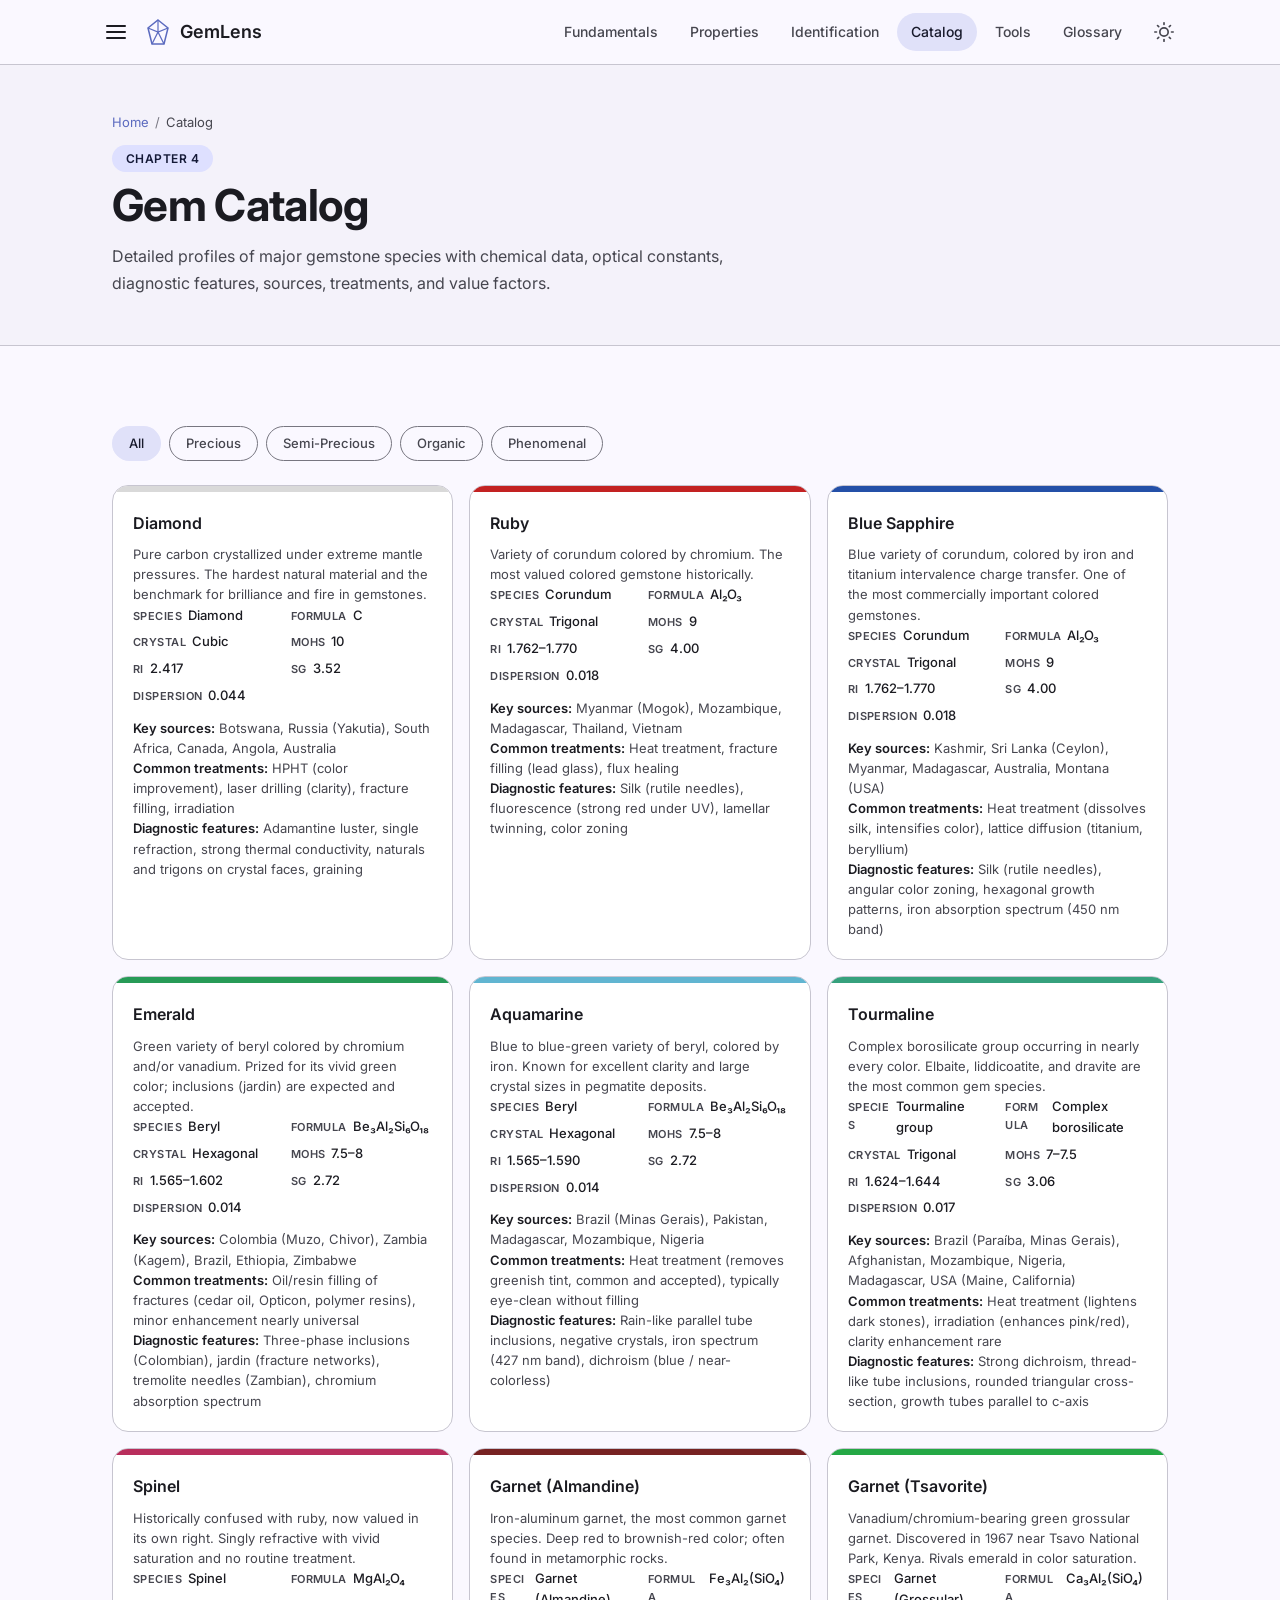
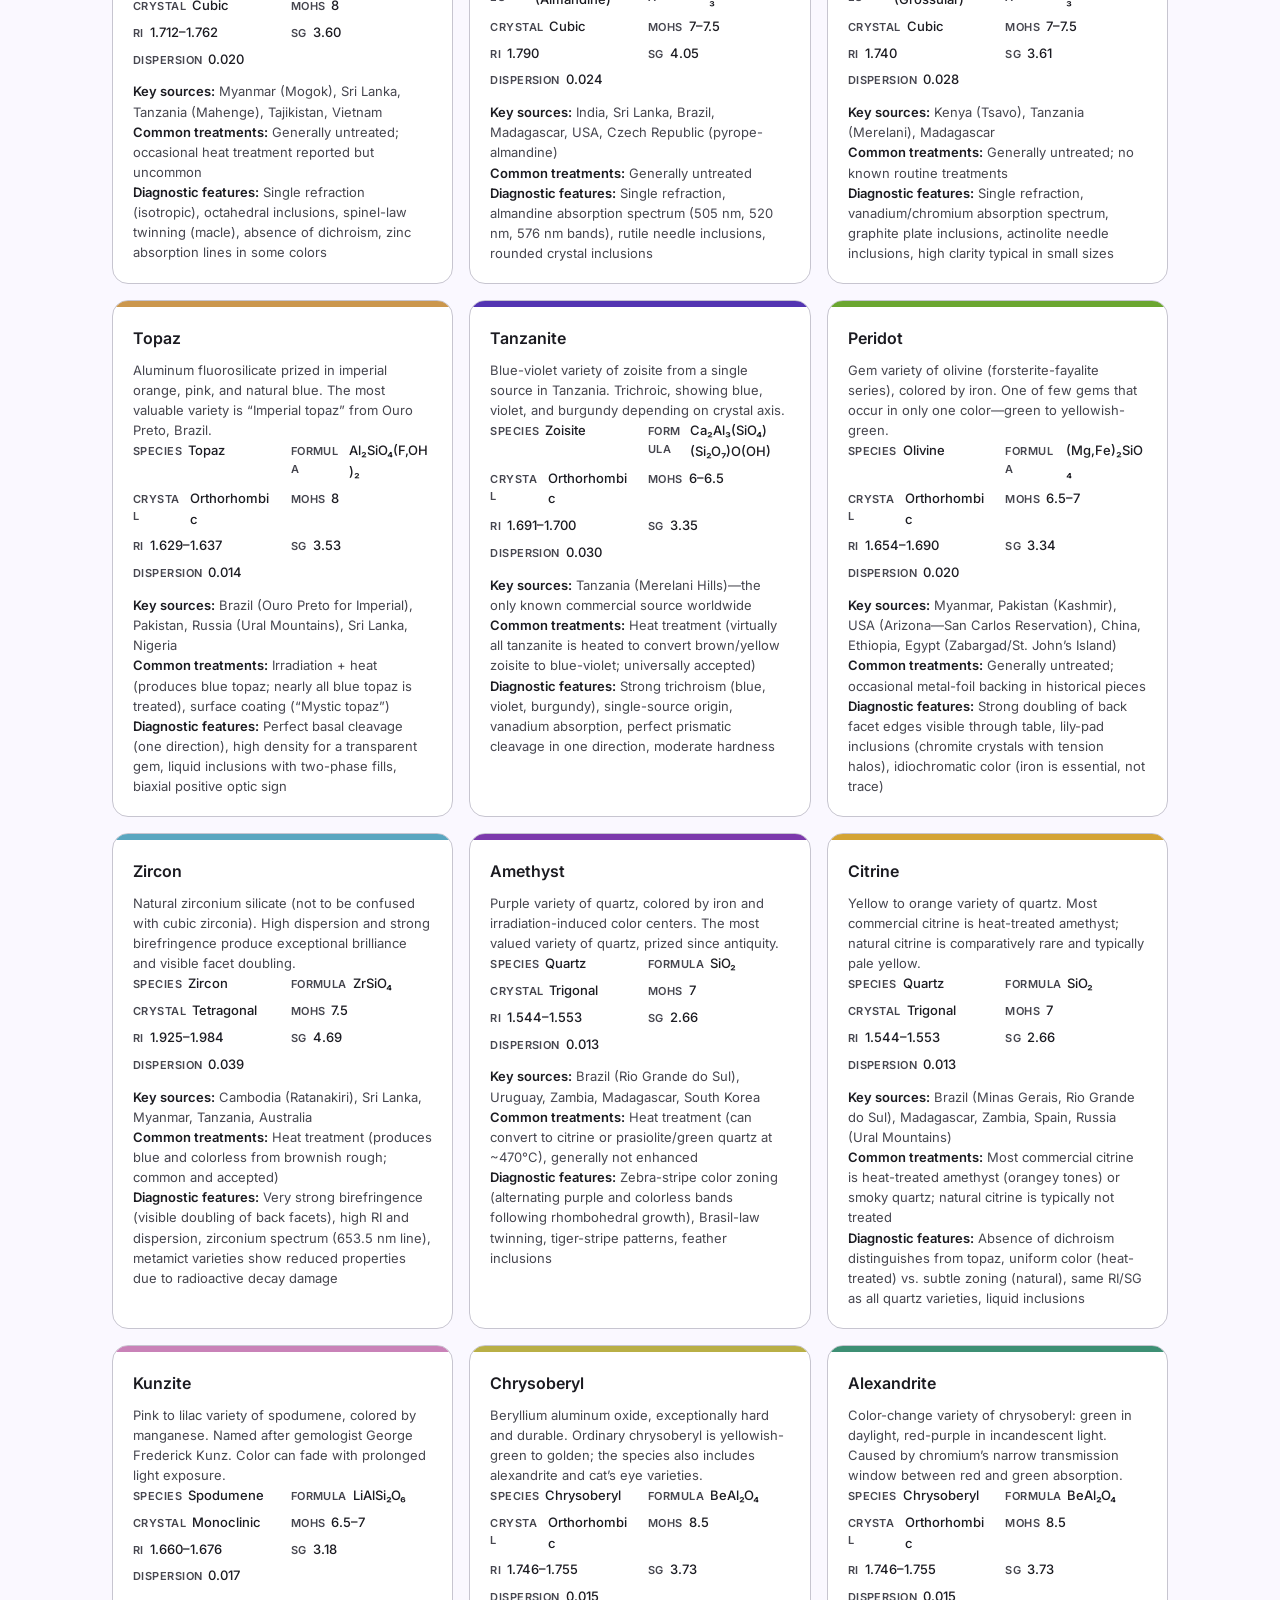
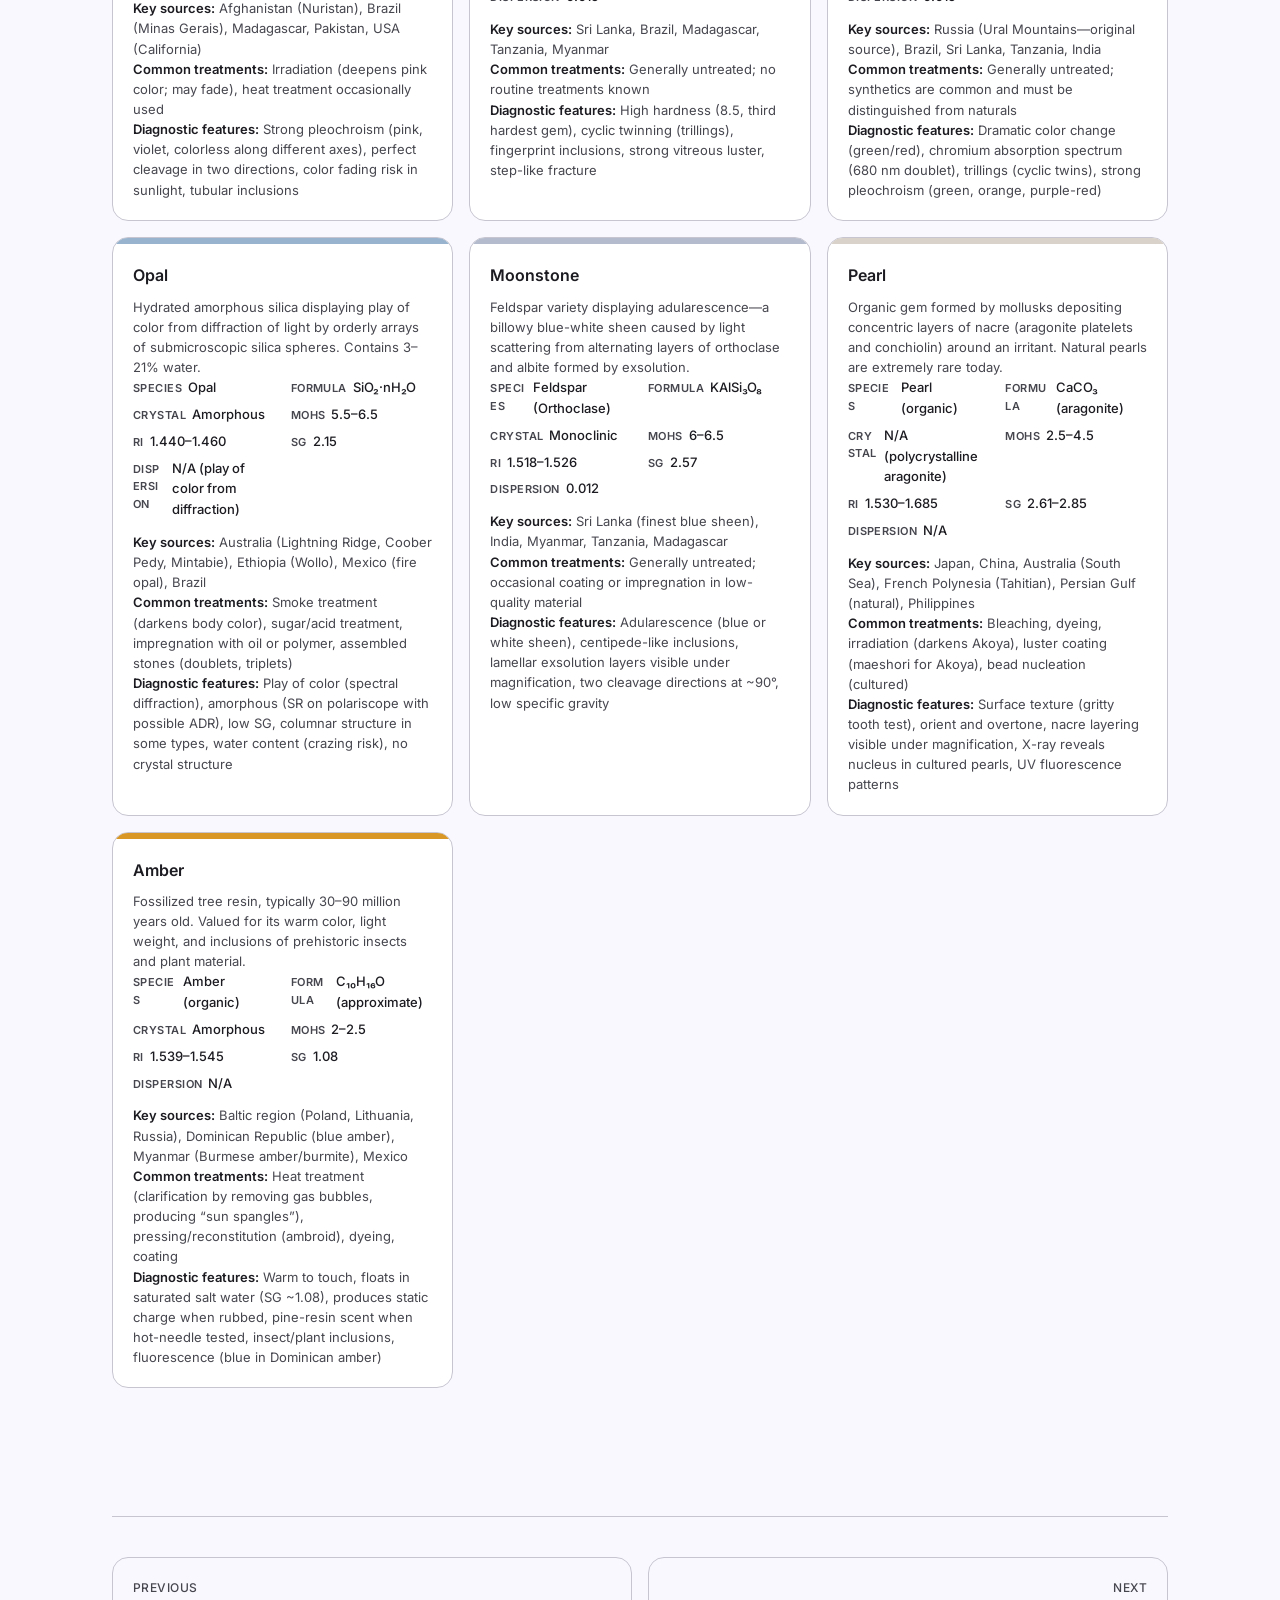
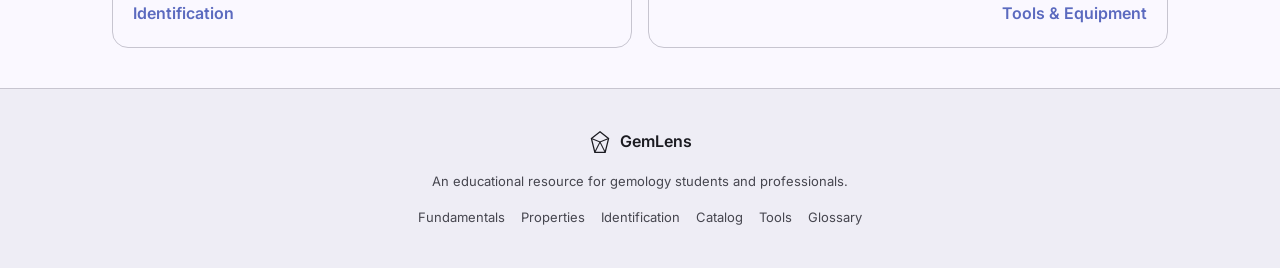
==== commit efff7ebd: "Add glossary page with auto-linking of advanced terminology - Create glossary.html with definitions " ====
--- a/catalog.html
+++ b/catalog.html
@@ -34,6 +34,7 @@
         <a href="identification.html" class="nav-link">Identification</a>
         <a href="catalog.html" class="nav-link">Catalog</a>
         <a href="tools.html" class="nav-link">Tools</a>
+        <a href="glossary.html" class="nav-link">Glossary</a>
       </nav>
       <button class="theme-toggle" id="themeToggle" aria-label="Toggle dark mode">
         <svg class="icon-sun" width="20" height="20" viewBox="0 0 24 24" fill="none" stroke="currentColor" stroke-width="2" stroke-linecap="round"><circle cx="12" cy="12" r="5"/><line x1="12" y1="1" x2="12" y2="3"/><line x1="12" y1="21" x2="12" y2="23"/><line x1="4.22" y1="4.22" x2="5.64" y2="5.64"/><line x1="18.36" y1="18.36" x2="19.78" y2="19.78"/><line x1="1" y1="12" x2="3" y2="12"/><line x1="21" y1="12" x2="23" y2="12"/><line x1="4.22" y1="19.78" x2="5.64" y2="18.36"/><line x1="18.36" y1="5.64" x2="19.78" y2="4.22"/></svg>
@@ -56,6 +57,7 @@
       <a href="identification.html" class="drawer__link">Identification</a>
       <a href="catalog.html" class="drawer__link">Catalog</a>
       <a href="tools.html" class="drawer__link">Tools</a>
+      <a href="glossary.html" class="drawer__link">Glossary</a>
     </nav>
   </aside>
 
@@ -589,6 +591,7 @@
           <a href="identification.html">Identification</a>
           <a href="catalog.html">Catalog</a>
           <a href="tools.html">Tools</a>
+          <a href="glossary.html">Glossary</a>
         </div>
       </div>
     </div>
--- a/styles.css
+++ b/styles.css
@@ -28,6 +28,9 @@
 button { cursor: pointer; border: none; background: none; font: inherit; color: inherit; }
 table { border-collapse: collapse; width: 100%; }
 strong { font-weight: 600; color: var(--md-on-surface); }
+
+/* Global overflow-wrap for long technical terms */
+body { overflow-wrap: break-word; word-break: break-word; }
 
 /* ============================================================
    Theme Tokens
@@ -152,12 +155,12 @@
 
 .content-grid {
   display: grid;
-  grid-template-columns: 1fr;
+  grid-template-columns: minmax(0, 1fr);
   gap: 2rem;
 }
 @media(min-width:900px){
   .content-grid--with-toc {
-    grid-template-columns: 1fr 220px;
+    grid-template-columns: minmax(0, 1fr) 220px;
     gap: 3rem;
   }
 }
@@ -298,8 +301,10 @@
 
 /* --- Table of Contents (sticky sidebar) --- */
 .toc {
-  position: sticky; top: 80px; align-self: start;
-}
+  position: sticky; top: 80px; align-self: start; min-width: 0;
+  display: none;
+}
+@media(min-width:900px){ .toc { display: block; } }
 .toc__title {
   font-size: 0.75rem; font-weight: 600; text-transform: uppercase; letter-spacing: 0.06em;
   color: var(--md-on-surface-variant); margin-bottom: 0.75rem;
@@ -315,12 +320,12 @@
 .toc__list a.toc--active { color: var(--md-primary); border-left-color: var(--md-primary); font-weight: 600; }
 
 /* --- Prose (long-form article content) --- */
-.prose { max-width: 72ch; }
+.prose { max-width: 72ch; min-width: 0; width: 100%; }
 .prose h2 { font-size: clamp(1.25rem,3vw,1.625rem); font-weight: 600; margin: 2.75rem 0 0.75rem; color: var(--md-on-surface); scroll-margin-top: 80px; }
 .prose h3 { font-size: 1.125rem; font-weight: 600; margin: 2rem 0 0.5rem; color: var(--md-on-surface); scroll-margin-top: 80px; }
 .prose h4 { font-size: 1rem; font-weight: 600; margin: 1.5rem 0 0.375rem; color: var(--md-on-surface); }
 .prose p { font-size: 0.9375rem; line-height: 1.72; color: var(--md-on-surface-variant); margin-bottom: 1rem; }
-.prose ul, .prose ol { padding-left: 1.25rem; margin-bottom: 1rem; }
+.prose ul, .prose ol { padding-left: 1.25rem; margin-bottom: 1rem; overflow-wrap: break-word; }
 .prose li { font-size: 0.9375rem; line-height: 1.65; color: var(--md-on-surface-variant); margin-bottom: 0.375rem; }
 .prose li::marker { color: var(--md-primary); }
 
@@ -329,12 +334,14 @@
   display: inline; padding: 0.1em 0.4em; border-radius: 6px;
   font-size: 0.85em; font-weight: 600; font-family: 'Inter', system-ui, sans-serif;
   background: var(--md-surface-container-high); color: var(--md-on-surface);
+  overflow-wrap: break-word;
 }
 
 /* --- Callout Boxes --- */
 .callout {
   padding: 1rem 1.25rem; border-radius: 12px; margin: 1.25rem 0;
   border-left: 4px solid; font-size: 0.9375rem; line-height: 1.6;
+  overflow-wrap: break-word; max-width: 100%;
 }
 .callout p { margin-bottom: 0.5rem; }
 .callout p:last-child { margin-bottom: 0; }
@@ -345,11 +352,11 @@
 .callout--key   { background: var(--callout-key-bg); border-color: var(--callout-key-border); color: var(--callout-key-fg); }
 
 /* --- Accordion --- */
-.accordion { border: 1px solid var(--md-outline-variant); border-radius: 16px; overflow: hidden; margin: 1rem 0; }
+.accordion { border: 1px solid var(--md-outline-variant); border-radius: 16px; overflow: hidden; margin: 1rem 0; max-width: 100%; }
 .accordion__item { border-bottom: 1px solid var(--md-outline-variant); }
 .accordion__item:last-child { border-bottom: none; }
 .accordion__trigger {
-  display: flex; align-items: center; justify-content: space-between; width: 100%;
+  display: flex; align-items: center; justify-content: space-between; width: 100%; gap: 0.75rem;
   padding: 1rem 1.25rem; text-align: left; font-size: 0.9375rem; font-weight: 600;
   color: var(--md-on-surface); background: var(--md-surface-container-lowest);
   transition: background-color 0.2s ease;
@@ -434,9 +441,9 @@
 /* --- Data Table --- */
 .table-wrap {
   overflow-x: auto; border-radius: 12px; border: 1px solid var(--md-outline-variant);
-  margin: 1.25rem 0 2rem; -webkit-overflow-scrolling: touch;
-}
-.data-table { min-width: 520px; }
+  margin: 1.25rem 0 2rem; -webkit-overflow-scrolling: touch; max-width: 100%;
+}
+.data-table { min-width: 420px; }
 .data-table th, .data-table td {
   text-align: left; padding: 0.75rem 1rem; font-size: 0.8125rem;
   border-bottom: 1px solid var(--md-outline-variant);
@@ -468,7 +475,7 @@
   display: flex; align-items: center; justify-content: center;
   font-size: 0.875rem; font-weight: 700; flex-shrink: 0;
 }
-.step__content { flex: 1; padding-top: 0.375rem; }
+.step__content { flex: 1; min-width: 0; padding-top: 0.375rem; }
 .step__content .title-medium { margin-bottom: 0.375rem; }
 
 /* --- Filter Chips --- */
@@ -493,17 +500,17 @@
 .gem-card:hover { box-shadow: var(--md-elevation-2); transform: translateY(-2px); }
 .gem-card--hidden { display: none; }
 .gem-card__color { height: 6px; background: hsl(var(--gem-hue), var(--gem-sat), var(--gem-light)); }
-.gem-card__body { padding: 1.25rem; }
+.gem-card__body { padding: 1.25rem; overflow-wrap: break-word; min-width: 0; }
 .gem-card__body .title-medium { margin-bottom: 0.625rem; }
 .gem-specs { display: grid; grid-template-columns: repeat(auto-fill, minmax(110px,1fr)); gap: 0.375rem 1rem; margin-bottom: 0.75rem; }
 .gem-specs div { display: flex; gap: 0.375rem; align-items: baseline; }
-.gem-specs dt { font-size: 0.6875rem; font-weight: 600; text-transform: uppercase; letter-spacing: 0.04em; color: var(--md-on-surface-variant); white-space: nowrap; }
+.gem-specs dt { font-size: 0.6875rem; font-weight: 600; text-transform: uppercase; letter-spacing: 0.04em; color: var(--md-on-surface-variant); }
 .gem-specs dd { font-size: 0.8125rem; font-weight: 500; color: var(--md-on-surface); }
 
 /* --- Mohs Scale --- */
-.mohs-scale { display: flex; gap: 2px; overflow-x: auto; padding: 0.5rem 0 1rem; margin-bottom: 2rem; -webkit-overflow-scrolling: touch; scrollbar-width: thin; }
+.mohs-scale { display: flex; gap: 2px; overflow-x: auto; padding: 0.5rem 0 1rem; margin-bottom: 2rem; -webkit-overflow-scrolling: touch; scrollbar-width: thin; max-width: 100%; }
 .mohs-item {
-  flex: 1; min-width: 64px; text-align: center; padding: 0.75rem 0.25rem; border-radius: 12px;
+  flex: 1 0 56px; min-width: 56px; text-align: center; padding: 0.75rem 0.25rem; border-radius: 12px;
   background: var(--md-surface-container-lowest); border: 1px solid var(--md-outline-variant);
   transition: transform 0.2s ease, box-shadow 0.2s ease;
 }
@@ -544,7 +551,7 @@
 /* --- Key-Value Spec List --- */
 .spec-list { list-style: none; margin: 0.75rem 0; }
 .spec-list li {
-  display: flex; justify-content: space-between; align-items: baseline; gap: 0.75rem;
+  display: flex; flex-wrap: wrap; justify-content: space-between; align-items: baseline; gap: 0.25rem 0.75rem;
   padding: 0.5rem 0; border-bottom: 1px solid var(--md-outline-variant);
   font-size: 0.875rem;
 }
@@ -554,9 +561,9 @@
 
 /* --- Hero Section --- */
 .hero { padding: 7rem 0 4rem; min-height: 80vh; display: flex; align-items: center; }
-.hero .container { display: grid; grid-template-columns: 1fr; gap: 2rem; align-items: center; }
+.hero .container { display: grid; grid-template-columns: minmax(0, 1fr); gap: 2rem; align-items: center; }
 @media(min-width:768px){
-  .hero .container { grid-template-columns: 1fr 1fr; gap: 3rem; }
+  .hero .container { grid-template-columns: minmax(0, 1fr) minmax(0, 1fr); gap: 3rem; }
   .hero { padding: 8rem 0 5rem; }
 }
 .hero__content { max-width: 540px; }
@@ -636,3 +643,93 @@
 ::-webkit-scrollbar-track { background: transparent; }
 ::-webkit-scrollbar-thumb { background: var(--md-outline-variant); border-radius: 100px; }
 ::-webkit-scrollbar-thumb:hover { background: var(--md-outline); }
+
+/* ============================================================
+   Glossary Term Links (auto-linked in prose content)
+   ============================================================ */
+.glossary-term {
+  color: inherit;
+  text-decoration: underline dotted var(--md-primary);
+  text-underline-offset: 3px;
+  cursor: help;
+  transition: color 0.15s ease, text-decoration-color 0.15s ease;
+}
+.glossary-term:hover {
+  color: var(--md-primary);
+  text-decoration-style: solid;
+}
+
+/* ============================================================
+   Glossary Page Styles
+   ============================================================ */
+
+/* Alphabetical jump navigation */
+.glossary-alpha-nav {
+  display: flex; flex-wrap: wrap; gap: 0.375rem; margin-bottom: 2.5rem;
+}
+.glossary-alpha-nav a {
+  display: flex; align-items: center; justify-content: center;
+  width: 36px; height: 36px; border-radius: 100px;
+  font-size: 0.875rem; font-weight: 600;
+  background: var(--md-surface-container); color: var(--md-on-surface-variant);
+  text-decoration: none; transition: background-color 0.2s ease, color 0.2s ease;
+}
+.glossary-alpha-nav a:hover {
+  background: var(--md-primary-container); color: var(--md-on-primary-container);
+}
+
+/* Glossary list container */
+.glossary-list {
+  display: flex; flex-direction: column; gap: 0;
+}
+
+/* Letter section */
+.glossary-letter {
+  margin-bottom: 2.5rem;
+}
+.glossary-letter__heading {
+  font-size: 1.5rem; font-weight: 700; color: var(--md-primary);
+  border-bottom: 2px solid var(--md-primary-container);
+  padding-bottom: 0.5rem; margin-bottom: 1.25rem;
+  scroll-margin-top: 80px;
+}
+
+/* Individual glossary entry */
+.glossary-entry {
+  padding: 1.25rem 0;
+  border-bottom: 1px solid var(--md-outline-variant);
+  scroll-margin-top: 80px;
+}
+.glossary-entry:last-child {
+  border-bottom: none;
+}
+
+/* Term heading */
+.glossary-entry__term {
+  font-size: 1.0625rem; font-weight: 600; color: var(--md-on-surface);
+  margin-bottom: 0.5rem; display: block;
+}
+
+/* Definition text */
+.glossary-entry__def {
+  font-size: 0.9375rem; line-height: 1.72; color: var(--md-on-surface-variant);
+}
+.glossary-entry__def ul {
+  padding-left: 1.25rem; margin: 0.625rem 0;
+}
+.glossary-entry__def li {
+  margin-bottom: 0.375rem; font-size: 0.9375rem; line-height: 1.65;
+}
+.glossary-entry__def li::marker { color: var(--md-primary); }
+.glossary-entry__def ul ul { margin-top: 0.25rem; }
+.glossary-entry__def strong { font-weight: 600; color: var(--md-on-surface); }
+
+/* "See also" cross-reference line */
+.glossary-entry__see {
+  display: block; margin-top: 0.75rem;
+  font-size: 0.8125rem; font-style: italic; color: var(--md-on-surface-variant);
+}
+.glossary-entry__see a {
+  color: var(--md-primary); text-decoration: none; font-style: normal;
+}
+.glossary-entry__see a:hover { text-decoration: underline; }
